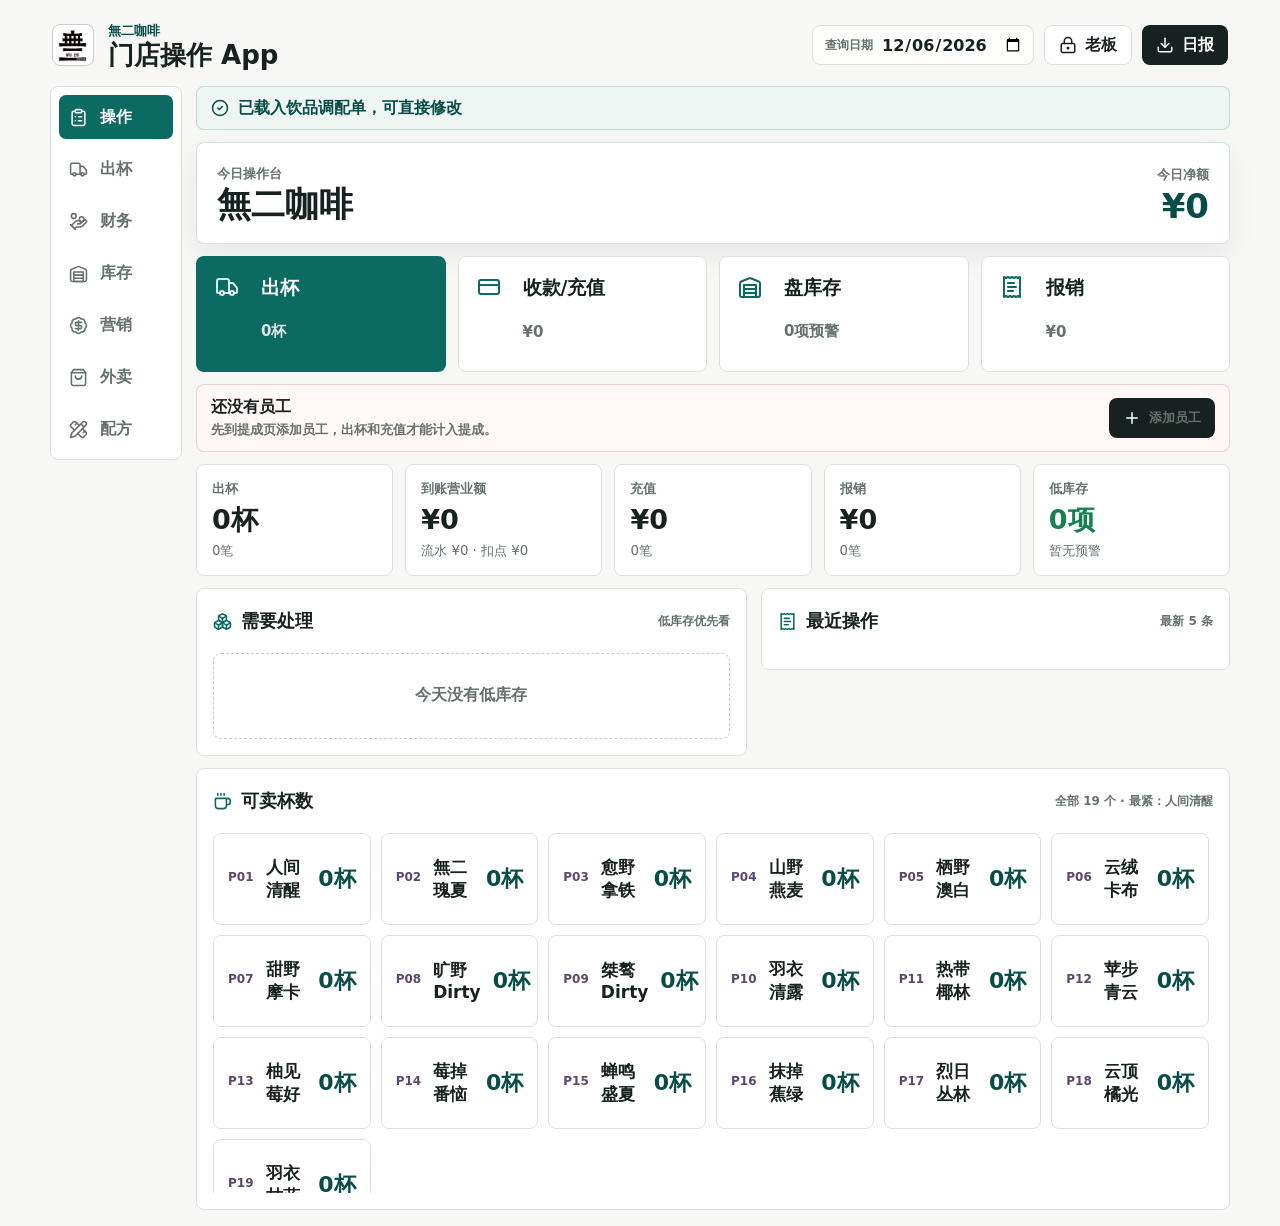
==== index.html @ 958dfaa8 "Add shipment details rewards and category management" ====
<!doctype html>
<html lang="zh-CN">
  <head>
    <meta charset="UTF-8" />
    <meta name="viewport" content="width=device-width, initial-scale=1.0" />
    <meta name="theme-color" content="#0b6b62" />
    <meta name="apple-mobile-web-app-capable" content="yes" />
    <meta name="apple-mobile-web-app-title" content="無二咖啡" />
    <meta name="apple-mobile-web-app-status-bar-style" content="default" />
    <link rel="manifest" href="./manifest.webmanifest" />
    <link rel="icon" href="./app-icon.svg" type="image/svg+xml" />
    <link rel="apple-touch-icon" href="./app-icon-192.png" />
    <title>無二咖啡门店操作 App</title>
    <script type="module" crossorigin src="./assets/index-tIOanALj.js"></script>
    <link rel="stylesheet" crossorigin href="./assets/index-BsbaC7Ae.css">
  </head>
  <body>
    <div id="root"></div>
  </body>
</html>
---- assets/index-BsbaC7Ae.css ----
:root{color-scheme:light;--ink: #17211f;--muted: #66716d;--line: #dbe1dc;--line-strong: #c5cec7;--page: #f7f8f5;--surface: #ffffff;--surface-tint: #eef5f2;--primary: #0b6b62;--primary-deep: #064d48;--accent: #b94b3c;--amber: #be7a19;--plum: #5b476c;--danger: #bb2f2f;--success: #16804f;--shadow: 0 10px 28px rgba(24, 33, 31, .07);font-family:Inter,ui-sans-serif,system-ui,-apple-system,BlinkMacSystemFont,Segoe UI,PingFang SC,Microsoft YaHei,sans-serif}*{box-sizing:border-box}body{margin:0;min-width:320px;min-height:100vh;background:var(--page);color:var(--ink)}button,input,select{font:inherit}button{cursor:pointer}button:disabled{cursor:not-allowed;opacity:.55}.app-shell{min-height:100vh;padding:16px}.topbar{display:flex;align-items:center;justify-content:space-between;gap:16px;max-width:1180px;margin:0 auto 12px;padding:6px 2px}.brand-lockup{display:flex;align-items:center;gap:14px}.brand-mark{display:grid;width:42px;height:42px;place-items:center;overflow:hidden;border:1px solid var(--line-strong);border-radius:8px;background:var(--surface);color:var(--primary-deep)}.brand-mark img{width:100%;height:100%;padding:4px;object-fit:contain}.eyebrow{margin:0 0 2px;color:var(--primary-deep);font-size:13px;font-weight:800;letter-spacing:0}h1,h2,p{margin:0}h1{font-size:26px;line-height:1;letter-spacing:0}.topbar-actions,.button-row{display:flex;align-items:center;gap:10px;flex-wrap:wrap}.date-pill,.date-filter,.icon-button,.primary-button,.ghost-icon{display:inline-flex;align-items:center;justify-content:center;min-height:40px;border-radius:8px}.date-pill{padding:0 13px;border:1px solid var(--line);background:#ffffffad;color:var(--muted);font-weight:750;white-space:nowrap}.date-filter{gap:8px;padding:0 10px 0 12px;border:1px solid var(--line);background:#ffffffad;white-space:nowrap}.date-filter span{color:var(--muted);font-size:12px;font-weight:850}.date-filter input{width:142px;min-height:34px;border:0;background:transparent;padding:0;color:var(--ink);font-weight:850}.icon-button,.primary-button{gap:8px;padding:0 14px;border:0;background:var(--ink);color:#fff;font-weight:800}.icon-button.quiet{border:1px solid var(--line);background:var(--surface);color:var(--ink)}.owner-live{background:var(--plum)}.owner-login{display:flex;align-items:center;gap:8px}.owner-login input{width:136px;min-height:40px}.owner-login .icon-button{min-height:40px}.backup-file-input{display:none}.primary-button{width:fit-content;background:var(--primary)}.warn-button{background:var(--accent)}.workspace{display:grid;grid-template-columns:132px minmax(0,1fr);gap:14px;max-width:1180px;margin:0 auto}.side-rail{display:flex;flex-direction:column;gap:8px;align-self:start;position:sticky;top:18px;padding:8px;border:1px solid var(--line);border-radius:8px;background:var(--surface)}.rail-item{display:grid;grid-template-columns:22px 1fr;align-items:center;gap:9px;min-height:44px;padding:0 10px;border:0;border-radius:7px;background:transparent;color:var(--muted);text-align:left;font-weight:800}.rail-item.active{background:var(--primary);color:#fff}.content-area{min-width:0}.notice-bar{display:flex;align-items:center;gap:9px;min-height:44px;margin-bottom:12px;padding:0 14px;border:1px solid rgba(11,107,98,.18);border-radius:8px;background:var(--surface-tint);color:var(--primary-deep);font-weight:750}.view-stack{display:grid;gap:12px}.operation-hero{display:flex;align-items:flex-end;justify-content:space-between;gap:14px;min-height:96px;padding:20px;border:1px solid rgba(11,107,98,.18);border-radius:8px;background:var(--surface);box-shadow:var(--shadow)}.operation-hero h2{margin-top:4px;font-size:34px;line-height:1.05}.section-kicker,.hero-total span{color:var(--muted);font-size:13px;font-weight:850}.hero-total{display:grid;gap:5px;min-width:160px;text-align:right}.hero-total strong{color:var(--primary-deep);font-size:34px;line-height:1}.operator-board{display:grid;grid-template-columns:repeat(4,minmax(0,1fr));gap:12px}.operator-action{display:grid;grid-template-columns:34px 1fr;align-items:start;gap:10px 12px;min-height:116px;padding:18px;border:1px solid var(--line);border-radius:8px;background:var(--surface);color:var(--ink);text-align:left}.operator-action svg{grid-row:span 2;color:var(--primary)}.operator-action span{font-size:19px;font-weight:900}.operator-action strong{grid-column:2;color:var(--muted);font-size:15px;font-weight:800}.operator-action.primary-action{border-color:#0b6b6247;background:var(--primary);color:#fff}.operator-action.primary-action svg,.operator-action.primary-action strong{color:#ffffffdb}.setup-strip{display:flex;align-items:center;justify-content:space-between;gap:12px;min-height:64px;padding:12px 14px;border:1px solid rgba(185,75,60,.24);border-radius:8px;background:#fff8f6}.setup-strip div{display:grid;gap:3px}.setup-strip span{color:var(--muted);font-size:13px;font-weight:750}.metric-grid,.daily-strip{display:grid;grid-template-columns:repeat(4,minmax(0,1fr));gap:12px}.daily-strip{grid-template-columns:repeat(5,minmax(0,1fr))}.metric-card,.panel,.recipe-card,.stock-row,.capacity-tile,.product-button{border:1px solid var(--line);border-radius:8px;background:var(--surface)}.metric-card{display:grid;min-height:112px;align-content:space-between;padding:15px}.metric-card span,.metric-card small,.panel-title span,.stock-row-foot,.movement-row span,.recipe-card p,.product-button small{color:var(--muted)}.metric-card span{font-size:13px;font-weight:850}.metric-card strong{font-size:27px;line-height:1;letter-spacing:0}.metric-card.ok strong{color:var(--success)}.metric-card.warn strong{color:var(--danger)}.two-column{display:grid;grid-template-columns:minmax(0,1.08fr) minmax(340px,.92fr);gap:14px;align-items:start}.panel{min-width:0;padding:16px}.panel-title{display:flex;align-items:center;justify-content:space-between;gap:14px;min-height:34px;margin-bottom:14px}.panel-title div{display:flex;align-items:center;gap:9px;min-width:0}.panel-title svg{color:var(--primary);flex:0 0 auto}.panel-title h2{font-size:18px;line-height:1.15;letter-spacing:0}.panel-title span{font-size:12px;font-weight:750;text-align:right}.stock-list,.movement-list,.recipe-list,.product-list,.recipe-editor{display:grid;gap:10px}.stock-row{padding:13px}.stock-row.low{border-color:#bb2f2f59;background:#fff8f6}.stock-row-main,.stock-row-foot,.movement-row,.recipe-card,.capacity-tile{display:flex;align-items:center;justify-content:space-between;gap:12px}.stock-row-main span,.recipe-card span,.capacity-tile span{display:block;margin-bottom:4px;color:var(--plum);font-size:12px;font-weight:900}.stock-row-main strong{font-size:16px}.stock-row-main b{font-size:20px;white-space:nowrap}.stock-ruler{height:9px;margin:12px 0 9px;overflow:hidden;border-radius:999px;background:#e7ece8}.stock-ruler span{display:block;height:100%;border-radius:inherit;background:linear-gradient(90deg,var(--primary),var(--amber))}.stock-row-foot{font-size:12px;font-weight:750}.movement-row{min-height:56px;padding:10px 0;border-bottom:1px solid var(--line)}.compact-history{margin-top:4px;padding-top:8px;border-top:1px solid var(--line)}.movement-row.detail-button{width:100%;border:0;border-bottom:1px solid var(--line);background:transparent;color:var(--ink);text-align:left}.movement-row.detail-button.active{padding-right:10px;padding-left:10px;border-color:#0b6b6238;border-radius:8px;background:var(--surface-tint)}.movement-row:last-child{border-bottom:0}.movement-row strong,.movement-row span{display:block}.movement-row strong{margin-bottom:3px}.movement-row b{white-space:nowrap}.locked-detail-card,.recharge-detail-card{border:1px solid rgba(11,107,98,.18);border-radius:8px;background:var(--surface-tint)}.locked-detail-card{display:flex;align-items:center;gap:10px;min-height:76px;padding:14px;color:var(--primary-deep)}.locked-detail-card strong,.locked-detail-card span{display:block}.locked-detail-card span{margin-top:3px;color:var(--muted);font-size:12px;font-weight:750}.recharge-detail-card{display:grid;grid-template-columns:repeat(2,minmax(0,1fr));gap:12px;margin-top:12px;padding:14px}.recharge-detail-card div{display:grid;gap:4px;min-width:0}.recharge-detail-card .wide{grid-column:1 / -1}.recharge-detail-card span{color:var(--muted);font-size:12px;font-weight:850}.recharge-detail-card strong{overflow-wrap:anywhere;font-size:15px}.shipment-usage-lines{align-content:start}.shipment-usage-lines strong{padding:7px 9px;border:1px solid var(--line);border-radius:7px;background:#ffffffb3}.detail-actions{display:flex!important;align-items:center;justify-content:space-between}.detail-actions>span{color:var(--muted);font-size:13px;font-weight:800}.danger-action{color:var(--danger)!important}.empty-state{min-height:86px;display:grid;place-items:center;border:1px dashed var(--line-strong);border-radius:8px;color:var(--muted);font-weight:800}.positive{color:var(--success)}.negative,.danger-text{color:var(--danger)}.product-capacity{display:grid;grid-template-columns:repeat(3,minmax(0,1fr));gap:10px}.compact-capacity{grid-template-columns:repeat(6,minmax(0,1fr))}.all-capacity{grid-template-columns:repeat(auto-fill,minmax(138px,1fr));max-height:360px;overflow:auto;padding-right:4px}.capacity-tile{min-height:92px;padding:14px}.compact-capacity .capacity-tile{display:grid;align-content:space-between;min-height:86px;padding:12px}.capacity-tile strong{display:block;font-size:17px}.capacity-tile b{color:var(--primary-deep);font-size:22px;white-space:nowrap}.compact-list .stock-row{padding:12px}.compact-list .stock-ruler{display:none}.compact-list .stock-row-foot{margin-top:8px}.form-panel{display:grid;gap:13px}.form-grid{display:grid;grid-template-columns:repeat(2,minmax(0,1fr));gap:12px}.form-grid.five{grid-template-columns:.65fr 1.2fr .7fr .9fr .9fr}.member-phone-hint{display:flex;align-items:center;gap:8px;min-height:42px;padding:0 12px;border:1px solid rgba(11,107,98,.18);border-radius:8px;background:var(--surface-tint);color:var(--primary-deep);font-size:13px;font-weight:850}.member-phone-hint svg{flex:0 0 auto}.member-phone-hint span{min-width:0}label{display:grid;gap:7px}label>span{color:var(--muted);font-size:12px;font-weight:850}input,select{width:100%;min-height:42px;border:1px solid var(--line-strong);border-radius:7px;background:#fbfcfb;color:var(--ink);padding:0 11px;outline:none}input:focus,select:focus,button:focus-visible{border-color:var(--primary);box-shadow:0 0 0 3px #0b6b6229}.usage-preview{display:grid;gap:9px;padding:12px;border:1px dashed var(--line-strong);border-radius:8px;background:#fbfcfb}.usage-preview.empty{color:var(--muted);font-weight:750}.usage-preview.has-warning{border-color:#bb2f2f73;background:#fff8f6}.usage-preview>div{display:flex;flex-wrap:wrap;gap:7px}.usage-chip{display:inline-flex;align-items:center;min-height:30px;padding:0 10px;border-radius:999px;background:var(--surface-tint);color:var(--primary-deep);font-size:13px;font-weight:850}.usage-chip.over{background:#ffe1dd;color:var(--danger)}.usage-preview small{color:var(--danger);font-weight:800}.commission-layout{grid-template-columns:minmax(0,1.2fr) minmax(360px,.8fr)}.commission-table{overflow-x:auto}.commission-head,.commission-row{display:grid;grid-template-columns:1fr .72fr 1fr 1fr 1fr 1fr;gap:10px;align-items:center;min-width:720px}.commission-head{min-height:34px;color:var(--muted);font-size:12px;font-weight:900}.commission-row{min-height:56px;border-top:1px solid var(--line)}.commission-row span{min-width:0}.commission-row b{color:var(--primary-deep);font-size:17px}.commission-table.compact .commission-head,.commission-table.compact .commission-row{min-width:640px}.commission-preview{display:grid;grid-template-columns:minmax(0,1fr) auto;align-items:center;gap:4px 12px;min-height:52px;padding:12px;border:1px solid rgba(11,107,98,.18);border-radius:8px;background:var(--surface-tint)}.commission-preview span{color:var(--muted);font-size:13px;font-weight:850}.commission-preview strong{color:var(--primary-deep);font-size:22px}.commission-preview small{grid-column:1 / -1;color:var(--muted);font-size:12px;font-weight:750}.settings-panel{display:grid;gap:16px}.staff-manager,.panel-subsection{display:grid;gap:10px;padding-top:14px;border-top:1px solid var(--line)}.staff-title{display:flex;align-items:center;gap:8px;color:var(--primary-deep)}.staff-add{display:grid;grid-template-columns:minmax(0,1fr) auto;gap:8px}.staff-list{display:grid;gap:8px}.staff-row{display:grid;grid-template-columns:minmax(0,1fr) 86px;gap:8px;align-items:center}.toggle-label{display:inline-flex;align-items:center;justify-content:center;gap:7px;min-height:42px;padding:0 10px;border:1px solid var(--line-strong);border-radius:7px;background:#fbfcfb;color:var(--muted);font-size:13px;font-weight:850}.toggle-label input{width:16px;min-height:16px}.toggle-label span{color:inherit;font-size:inherit}.recipe-card{min-height:72px;padding:12px;align-items:flex-start}.recipe-card strong{display:block}.recipe-card p{max-width:62%;font-size:13px;line-height:1.45;text-align:right}.inventory-table{overflow-x:auto}.stock-entry-panel{display:grid;gap:14px}.category-manager{display:grid;gap:12px}.category-add-row{display:grid;grid-template-columns:minmax(0,1fr) auto;gap:10px}.category-manage-grid{display:grid;grid-template-columns:repeat(2,minmax(0,1fr));gap:10px}.category-manage-row{display:grid;grid-template-columns:minmax(0,1fr) auto 42px;align-items:center;gap:8px;min-height:52px;padding:7px;border:1px solid var(--line);border-radius:8px;background:#fbfcfb}.category-manage-row span{color:var(--muted);font-size:12px;font-weight:850;white-space:nowrap}.inventory-mode-panel{display:grid;grid-template-columns:repeat(3,minmax(0,1fr));gap:10px}.inventory-mode{display:grid;grid-template-columns:30px minmax(0,1fr);grid-template-rows:auto auto;align-items:center;gap:2px 10px;min-height:74px;padding:12px;border:1px solid var(--line);border-radius:8px;background:var(--surface);color:var(--ink);text-align:left;box-shadow:var(--shadow-soft)}.inventory-mode svg{grid-row:1 / 3;color:var(--primary)}.inventory-mode strong{overflow:hidden;font-size:16px;font-weight:950;text-overflow:ellipsis;white-space:nowrap}.inventory-mode span{overflow:hidden;color:var(--muted);font-size:12px;font-weight:800;text-overflow:ellipsis;white-space:nowrap}.inventory-mode.active{border-color:var(--primary);background:var(--primary);color:#fff}.inventory-mode.active svg,.inventory-mode.active span{color:#ffffffdb}.category-tabs{display:flex;gap:8px;flex-wrap:wrap}.category-tab{min-height:36px;padding:0 13px;border:1px solid var(--line);border-radius:8px;background:var(--surface);color:var(--muted);font-weight:850}.category-tab.active{border-color:var(--primary);background:var(--primary);color:#fff}.stock-entry-grid{display:grid;grid-template-columns:repeat(3,minmax(0,1fr));gap:10px;max-height:460px;overflow:auto;padding-right:4px}.stock-entry-row{display:grid;grid-template-columns:minmax(0,1fr) 110px;align-items:center;gap:10px;min-height:66px;padding:10px;border:1px solid var(--line);border-radius:8px;background:#fbfcfb}.stock-entry-row>span{min-width:0;color:var(--ink);font-size:14px}.stock-entry-row b{display:inline-flex;margin-right:6px;color:var(--plum);font-size:12px}.stock-entry-row small{display:block;margin-top:4px;color:var(--muted);font-size:12px;font-weight:750}.table-head,.table-row{display:grid;gap:8px;align-items:center}.inventory-table.has-cost .table-head,.inventory-table.has-cost .table-row{grid-template-columns:.62fr 1.15fr .82fr .62fr .86fr .86fr .9fr .82fr .82fr .9fr 44px;min-width:1360px}.inventory-table.staff-view .table-head,.inventory-table.staff-view .table-row{grid-template-columns:.62fr 1.25fr .85fr .62fr .82fr .82fr .9fr 44px;min-width:960px}.table-head{min-height:34px;color:var(--muted);font-size:12px;font-weight:900}.table-row{min-height:54px;padding:7px 0;border-top:1px solid var(--line)}.table-row input,.table-row select{min-height:38px}.table-row b small{margin-left:2px;color:var(--muted);font-size:11px;font-weight:800}.ghost-icon{width:38px;border:1px solid var(--line);background:var(--surface);color:var(--muted)}.ghost-icon:hover{color:var(--danger)}.compact-form .primary-button{justify-self:start}.product-button{display:grid;gap:4px;width:100%;min-height:78px;padding:12px;text-align:left;color:var(--ink)}.product-button.active{border-color:var(--primary);background:var(--surface-tint);box-shadow:inset 3px 0 0 var(--primary)}.product-button.new{align-items:center;grid-template-columns:24px 1fr}.product-button.new small{grid-column:2}.product-button span{color:var(--plum);font-size:12px;font-weight:900}.product-button strong{font-size:16px}.product-button small{overflow:hidden;text-overflow:ellipsis;white-space:nowrap}.recipe-cost-card{display:grid;grid-template-columns:minmax(0,1fr) auto;gap:4px 16px;align-items:center;min-height:66px;padding:14px;border:1px solid rgba(11,107,98,.18);border-radius:8px;background:var(--surface-tint)}.recipe-cost-card span,.recipe-cost-card small{color:var(--muted);font-size:13px;font-weight:850}.recipe-cost-card strong{color:var(--primary-deep);font-size:28px}.recipe-cost-card small{grid-column:1 / -1}.recipe-tabs{padding-bottom:2px}.recipe-editor{max-height:430px;overflow:auto;padding-right:2px}.recipe-editor label{grid-template-columns:minmax(0,1fr) 132px;align-items:center;min-height:50px;padding:8px 0;border-bottom:1px solid var(--line)}.recipe-editor label:last-child{border-bottom:0}.recipe-editor span{color:var(--ink);font-size:14px}.recipe-editor small{display:inline-flex;margin-left:8px;color:var(--muted);font-size:12px}@media(max-width:1100px){.metric-grid,.daily-strip,.operator-board,.product-capacity,.compact-capacity{grid-template-columns:repeat(2,minmax(0,1fr))}.two-column{grid-template-columns:1fr}.form-grid.five{grid-template-columns:repeat(2,minmax(0,1fr))}}@media(max-width:760px){.app-shell{padding:10px}.topbar{align-items:flex-start;flex-direction:column;gap:10px}.topbar-actions{width:100%}.topbar-actions .icon-button,.topbar-actions .date-pill,.topbar-actions .date-filter{flex:1}.date-filter,.date-filter input,.owner-login{width:100%}.owner-login input{flex:2;width:auto}.workspace{display:block}.side-rail{position:static;z-index:5;top:0;display:grid;grid-template-columns:repeat(6,minmax(0,1fr));gap:6px;overflow:visible;margin-bottom:10px;padding:6px}.rail-item{display:grid;grid-template-columns:1fr;justify-items:center;gap:3px;min-width:0;padding:0 5px;font-size:12px}.rail-item span{white-space:nowrap}.metric-grid,.operator-board,.product-capacity,.form-grid,.form-grid.five,.inventory-mode-panel,.category-add-row,.category-manage-grid,.stock-entry-grid{grid-template-columns:1fr}.daily-strip,.compact-capacity,.all-capacity{grid-template-columns:repeat(2,minmax(0,1fr))}.operation-hero{align-items:flex-start;flex-direction:column;min-height:0;padding:16px}.operation-hero h2,.hero-total strong{font-size:28px}.hero-total{width:100%;min-width:0;text-align:left}.operator-board{grid-template-columns:repeat(2,minmax(0,1fr))}.operator-action{grid-template-columns:30px 1fr;min-height:94px;padding:14px}.operator-action span{font-size:17px}.operator-action strong{font-size:13px}.metric-card{min-height:88px}.setup-strip{align-items:stretch;flex-direction:column}.setup-strip .icon-button{width:100%}.stock-entry-grid{max-height:none;overflow:visible;padding-right:0}.panel-title{align-items:flex-start;flex-direction:column;gap:6px}.panel-title span{text-align:left}.recipe-card{display:grid}.recipe-card p{max-width:none;text-align:left}.capacity-tile,.stock-row-main{align-items:flex-start;flex-direction:column}.recipe-editor label,.recharge-detail-card{grid-template-columns:1fr}.commission-head{display:none}.commission-head,.commission-row,.commission-table.compact .commission-head,.commission-table.compact .commission-row{min-width:0}.commission-row{grid-template-columns:1fr;gap:8px;padding:12px 0}.commission-row strong{font-size:16px}.commission-row span,.commission-row b{display:flex;align-items:center;justify-content:space-between;gap:12px}.commission-row span:before,.commission-row b:before{content:attr(data-label);color:var(--muted);font-size:12px;font-weight:850}.staff-add,.staff-row{grid-template-columns:minmax(0,1fr) auto}}
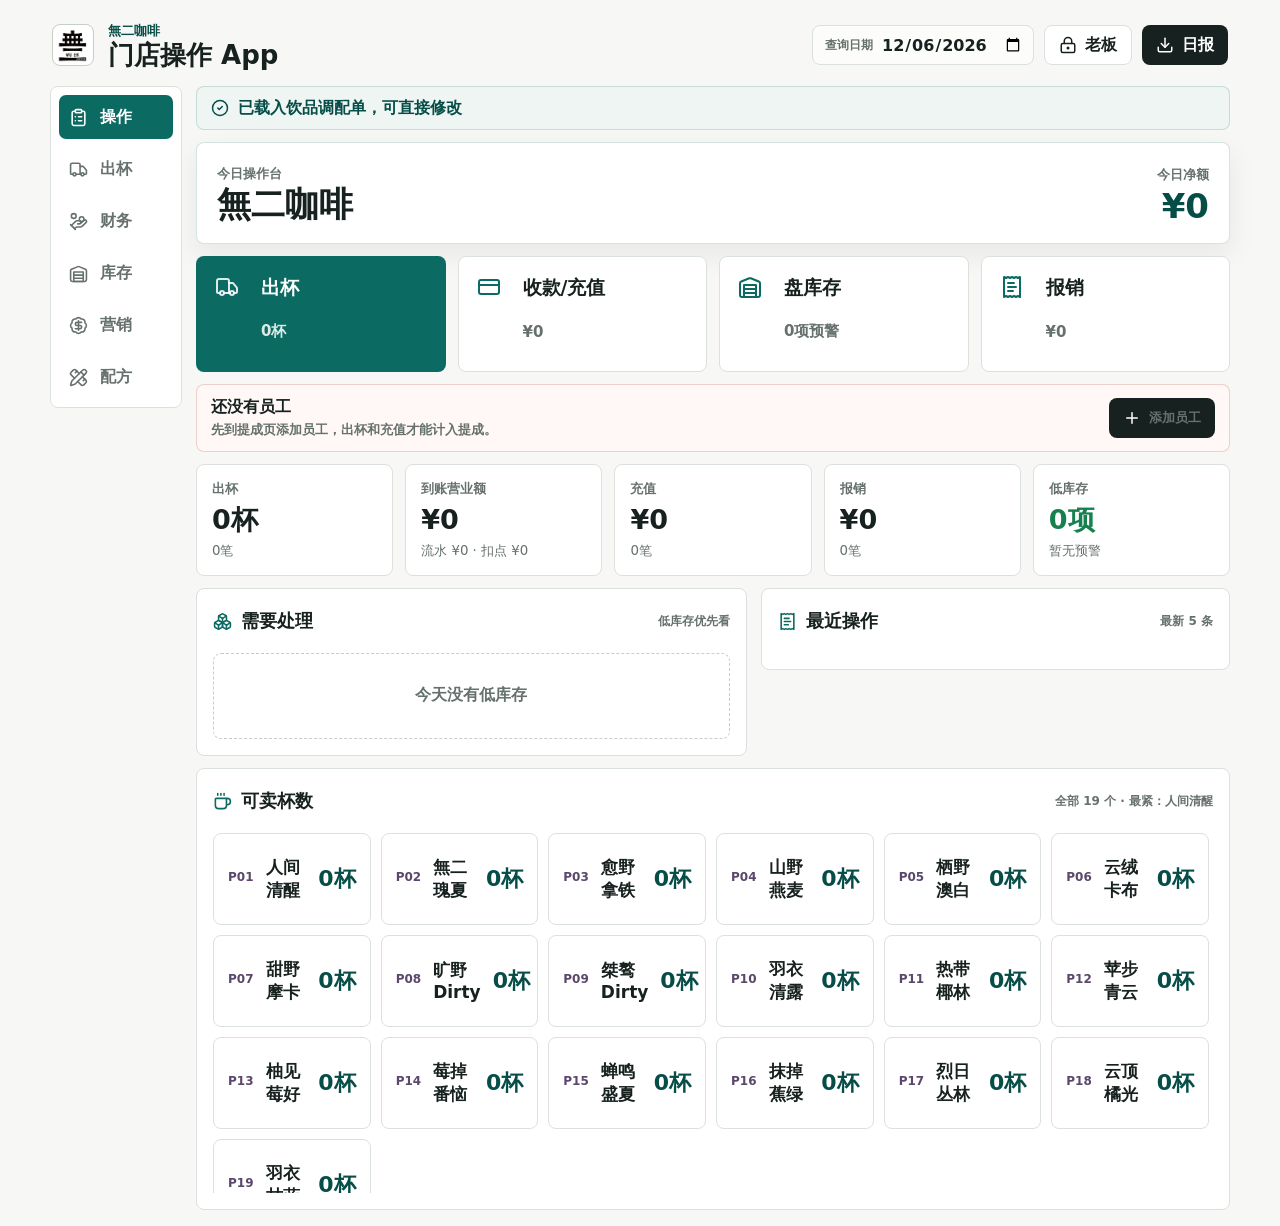
==== commit 14eefdc2: "Redesign shipment confirmation flow" ====
--- a/index.html
+++ b/index.html
@@ -11,8 +11,8 @@
     <link rel="icon" href="./app-icon.svg" type="image/svg+xml" />
     <link rel="apple-touch-icon" href="./app-icon-192.png" />
     <title>無二咖啡门店操作 App</title>
-    <script type="module" crossorigin src="./assets/index-tIOanALj.js"></script>
-    <link rel="stylesheet" crossorigin href="./assets/index-BsbaC7Ae.css">
+    <script type="module" crossorigin src="./assets/index-2knRqz6Z.js"></script>
+    <link rel="stylesheet" crossorigin href="./assets/index-kX5cFnqs.css">
   </head>
   <body>
     <div id="root"></div>
--- a/assets/index-kX5cFnqs.css
+++ b/assets/index-kX5cFnqs.css
@@ -0,0 +1 @@
+:root{color-scheme:light;--ink: #17211f;--muted: #66716d;--line: #dbe1dc;--line-strong: #c5cec7;--page: #f7f8f5;--surface: #ffffff;--surface-tint: #eef5f2;--primary: #0b6b62;--primary-deep: #064d48;--accent: #b94b3c;--amber: #be7a19;--plum: #5b476c;--danger: #bb2f2f;--success: #16804f;--shadow: 0 10px 28px rgba(24, 33, 31, .07);font-family:Inter,ui-sans-serif,system-ui,-apple-system,BlinkMacSystemFont,Segoe UI,PingFang SC,Microsoft YaHei,sans-serif}*{box-sizing:border-box}body{margin:0;min-width:320px;min-height:100vh;background:var(--page);color:var(--ink)}button,input,select{font:inherit}button{cursor:pointer}button:disabled{cursor:not-allowed;opacity:.55}.app-shell{min-height:100vh;padding:16px}.topbar{display:flex;align-items:center;justify-content:space-between;gap:16px;max-width:1180px;margin:0 auto 12px;padding:6px 2px}.brand-lockup{display:flex;align-items:center;gap:14px}.brand-mark{display:grid;width:42px;height:42px;place-items:center;overflow:hidden;border:1px solid var(--line-strong);border-radius:8px;background:var(--surface);color:var(--primary-deep)}.brand-mark img{width:100%;height:100%;padding:4px;object-fit:contain}.eyebrow{margin:0 0 2px;color:var(--primary-deep);font-size:13px;font-weight:800;letter-spacing:0}h1,h2,p{margin:0}h1{font-size:26px;line-height:1;letter-spacing:0}.topbar-actions,.button-row{display:flex;align-items:center;gap:10px;flex-wrap:wrap}.date-pill,.date-filter,.icon-button,.primary-button,.ghost-icon{display:inline-flex;align-items:center;justify-content:center;min-height:40px;border-radius:8px}.date-pill{padding:0 13px;border:1px solid var(--line);background:#ffffffad;color:var(--muted);font-weight:750;white-space:nowrap}.date-filter{gap:8px;padding:0 10px 0 12px;border:1px solid var(--line);background:#ffffffad;white-space:nowrap}.date-filter span{color:var(--muted);font-size:12px;font-weight:850}.date-filter input{width:142px;min-height:34px;border:0;background:transparent;padding:0;color:var(--ink);font-weight:850}.icon-button,.primary-button{gap:8px;padding:0 14px;border:0;background:var(--ink);color:#fff;font-weight:800}.icon-button.quiet{border:1px solid var(--line);background:var(--surface);color:var(--ink)}.owner-live{background:var(--plum)}.owner-login{display:flex;align-items:center;gap:8px}.owner-login input{width:136px;min-height:40px}.owner-login .icon-button{min-height:40px}.backup-file-input{display:none}.primary-button{width:fit-content;background:var(--primary)}.warn-button{background:var(--accent)}.workspace{display:grid;grid-template-columns:132px minmax(0,1fr);gap:14px;max-width:1180px;margin:0 auto}.side-rail{display:flex;flex-direction:column;gap:8px;align-self:start;position:sticky;top:18px;padding:8px;border:1px solid var(--line);border-radius:8px;background:var(--surface)}.rail-item{display:grid;grid-template-columns:22px 1fr;align-items:center;gap:9px;min-height:44px;padding:0 10px;border:0;border-radius:7px;background:transparent;color:var(--muted);text-align:left;font-weight:800}.rail-item.active{background:var(--primary);color:#fff}.content-area{min-width:0}.notice-bar{display:flex;align-items:center;gap:9px;min-height:44px;margin-bottom:12px;padding:0 14px;border:1px solid rgba(11,107,98,.18);border-radius:8px;background:var(--surface-tint);color:var(--primary-deep);font-weight:750}.modal-backdrop{position:fixed;z-index:50;inset:0;display:grid;place-items:center;padding:18px;background:#17211f7a}.shipment-success-modal{display:grid;gap:16px;width:min(560px,100%);max-height:calc(100vh - 36px);overflow:auto;padding:20px;border:1px solid rgba(11,107,98,.22);border-radius:8px;background:var(--surface);box-shadow:0 24px 70px #17211f38}.success-header{display:grid;grid-template-columns:52px minmax(0,1fr);align-items:center;gap:12px}.success-mark{display:grid;width:52px;height:52px;place-items:center;border-radius:8px;background:var(--surface-tint);color:var(--success)}.success-header span,.success-summary-grid span,.success-usage-list>span{color:var(--muted);font-size:13px;font-weight:850}.success-header h2{margin-top:3px;font-size:26px;line-height:1.1}.success-summary-grid{display:grid;grid-template-columns:repeat(2,minmax(0,1fr));gap:10px}.success-summary-grid div{display:grid;gap:4px;min-height:62px;padding:12px;border:1px solid var(--line);border-radius:8px;background:#fbfcfb}.success-summary-grid strong{overflow-wrap:anywhere;font-size:17px}.success-usage-list{display:grid;gap:8px}.success-usage-list div{display:flex;flex-wrap:wrap;gap:8px}.success-usage-list b{display:inline-flex;min-height:32px;align-items:center;padding:0 10px;border-radius:999px;background:var(--surface-tint);color:var(--primary-deep);font-size:13px}.success-actions{display:flex;gap:10px;flex-wrap:wrap}.view-stack{display:grid;gap:12px}.operation-hero{display:flex;align-items:flex-end;justify-content:space-between;gap:14px;min-height:96px;padding:20px;border:1px solid rgba(11,107,98,.18);border-radius:8px;background:var(--surface);box-shadow:var(--shadow)}.operation-hero h2{margin-top:4px;font-size:34px;line-height:1.05}.section-kicker,.hero-total span{color:var(--muted);font-size:13px;font-weight:850}.hero-total{display:grid;gap:5px;min-width:160px;text-align:right}.hero-total strong{color:var(--primary-deep);font-size:34px;line-height:1}.operator-board{display:grid;grid-template-columns:repeat(4,minmax(0,1fr));gap:12px}.operator-action{display:grid;grid-template-columns:34px 1fr;align-items:start;gap:10px 12px;min-height:116px;padding:18px;border:1px solid var(--line);border-radius:8px;background:var(--surface);color:var(--ink);text-align:left}.operator-action svg{grid-row:span 2;color:var(--primary)}.operator-action span{font-size:19px;font-weight:900}.operator-action strong{grid-column:2;color:var(--muted);font-size:15px;font-weight:800}.operator-action.primary-action{border-color:#0b6b6247;background:var(--primary);color:#fff}.operator-action.primary-action svg,.operator-action.primary-action strong{color:#ffffffdb}.setup-strip{display:flex;align-items:center;justify-content:space-between;gap:12px;min-height:64px;padding:12px 14px;border:1px solid rgba(185,75,60,.24);border-radius:8px;background:#fff8f6}.setup-strip div{display:grid;gap:3px}.setup-strip span{color:var(--muted);font-size:13px;font-weight:750}.metric-grid,.daily-strip{display:grid;grid-template-columns:repeat(4,minmax(0,1fr));gap:12px}.daily-strip{grid-template-columns:repeat(5,minmax(0,1fr))}.metric-card,.panel,.recipe-card,.stock-row,.capacity-tile,.product-button{border:1px solid var(--line);border-radius:8px;background:var(--surface)}.metric-card{display:grid;min-height:112px;align-content:space-between;padding:15px}.metric-card span,.metric-card small,.panel-title span,.stock-row-foot,.movement-row span,.recipe-card p,.product-button small{color:var(--muted)}.metric-card span{font-size:13px;font-weight:850}.metric-card strong{font-size:27px;line-height:1;letter-spacing:0}.metric-card.ok strong{color:var(--success)}.metric-card.warn strong{color:var(--danger)}.two-column{display:grid;grid-template-columns:minmax(0,1.08fr) minmax(340px,.92fr);gap:14px;align-items:start}.panel{min-width:0;padding:16px}.panel-title{display:flex;align-items:center;justify-content:space-between;gap:14px;min-height:34px;margin-bottom:14px}.panel-title div{display:flex;align-items:center;gap:9px;min-width:0}.panel-title svg{color:var(--primary);flex:0 0 auto}.panel-title h2{font-size:18px;line-height:1.15;letter-spacing:0}.panel-title span{font-size:12px;font-weight:750;text-align:right}.stock-list,.movement-list,.recipe-list,.product-list,.recipe-editor{display:grid;gap:10px}.stock-row{padding:13px}.stock-row.low{border-color:#bb2f2f59;background:#fff8f6}.stock-row-main,.stock-row-foot,.movement-row,.recipe-card,.capacity-tile{display:flex;align-items:center;justify-content:space-between;gap:12px}.stock-row-main span,.recipe-card span,.capacity-tile span{display:block;margin-bottom:4px;color:var(--plum);font-size:12px;font-weight:900}.stock-row-main strong{font-size:16px}.stock-row-main b{font-size:20px;white-space:nowrap}.stock-ruler{height:9px;margin:12px 0 9px;overflow:hidden;border-radius:999px;background:#e7ece8}.stock-ruler span{display:block;height:100%;border-radius:inherit;background:linear-gradient(90deg,var(--primary),var(--amber))}.stock-row-foot{font-size:12px;font-weight:750}.movement-row{min-height:56px;padding:10px 0;border-bottom:1px solid var(--line)}.compact-history{margin-top:4px;padding-top:8px;border-top:1px solid var(--line)}.movement-row.detail-button{width:100%;border:0;border-bottom:1px solid var(--line);background:transparent;color:var(--ink);text-align:left}.movement-row.detail-button.active{padding-right:10px;padding-left:10px;border-color:#0b6b6238;border-radius:8px;background:var(--surface-tint)}.movement-row:last-child{border-bottom:0}.movement-row strong,.movement-row span{display:block}.movement-row strong{margin-bottom:3px}.movement-row b{white-space:nowrap}.locked-detail-card,.recharge-detail-card{border:1px solid rgba(11,107,98,.18);border-radius:8px;background:var(--surface-tint)}.locked-detail-card{display:flex;align-items:center;gap:10px;min-height:76px;padding:14px;color:var(--primary-deep)}.locked-detail-card strong,.locked-detail-card span{display:block}.locked-detail-card span{margin-top:3px;color:var(--muted);font-size:12px;font-weight:750}.recharge-detail-card{display:grid;grid-template-columns:repeat(2,minmax(0,1fr));gap:12px;margin-top:12px;padding:14px}.recharge-detail-card div{display:grid;gap:4px;min-width:0}.recharge-detail-card .wide{grid-column:1 / -1}.recharge-detail-card span{color:var(--muted);font-size:12px;font-weight:850}.recharge-detail-card strong{overflow-wrap:anywhere;font-size:15px}.shipment-usage-lines{align-content:start}.shipment-usage-lines strong{padding:7px 9px;border:1px solid var(--line);border-radius:7px;background:#ffffffb3}.detail-actions{display:flex!important;align-items:center;justify-content:space-between}.detail-actions>span{color:var(--muted);font-size:13px;font-weight:800}.danger-action{color:var(--danger)!important}.empty-state{min-height:86px;display:grid;place-items:center;border:1px dashed var(--line-strong);border-radius:8px;color:var(--muted);font-weight:800}.positive{color:var(--success)}.negative,.danger-text{color:var(--danger)}.product-capacity{display:grid;grid-template-columns:repeat(3,minmax(0,1fr));gap:10px}.compact-capacity{grid-template-columns:repeat(6,minmax(0,1fr))}.all-capacity{grid-template-columns:repeat(auto-fill,minmax(138px,1fr));max-height:360px;overflow:auto;padding-right:4px}.capacity-tile{min-height:92px;padding:14px}.compact-capacity .capacity-tile{display:grid;align-content:space-between;min-height:86px;padding:12px}.capacity-tile strong{display:block;font-size:17px}.capacity-tile b{color:var(--primary-deep);font-size:22px;white-space:nowrap}.compact-list .stock-row{padding:12px}.compact-list .stock-ruler{display:none}.compact-list .stock-row-foot{margin-top:8px}.form-panel{display:grid;gap:13px}.shipment-entry-section{display:grid;max-width:760px}.confirm-shipment-button{width:100%;min-height:54px;font-size:18px}.form-grid{display:grid;grid-template-columns:repeat(2,minmax(0,1fr));gap:12px}.form-grid.five{grid-template-columns:.65fr 1.2fr .7fr .9fr .9fr}.member-phone-hint{display:flex;align-items:center;gap:8px;min-height:42px;padding:0 12px;border:1px solid rgba(11,107,98,.18);border-radius:8px;background:var(--surface-tint);color:var(--primary-deep);font-size:13px;font-weight:850}.member-phone-hint svg{flex:0 0 auto}.member-phone-hint span{min-width:0}label{display:grid;gap:7px}label>span{color:var(--muted);font-size:12px;font-weight:850}input,select{width:100%;min-height:42px;border:1px solid var(--line-strong);border-radius:7px;background:#fbfcfb;color:var(--ink);padding:0 11px;outline:none}input:focus,select:focus,button:focus-visible{border-color:var(--primary);box-shadow:0 0 0 3px #0b6b6229}.usage-preview{display:grid;gap:9px;padding:12px;border:1px dashed var(--line-strong);border-radius:8px;background:#fbfcfb}.usage-preview.empty{color:var(--muted);font-weight:750}.usage-preview.has-warning{border-color:#bb2f2f73;background:#fff8f6}.usage-preview>div{display:flex;flex-wrap:wrap;gap:7px}.usage-chip{display:inline-flex;align-items:center;min-height:30px;padding:0 10px;border-radius:999px;background:var(--surface-tint);color:var(--primary-deep);font-size:13px;font-weight:850}.usage-chip.over{background:#ffe1dd;color:var(--danger)}.usage-preview small{color:var(--danger);font-weight:800}.commission-layout{grid-template-columns:minmax(0,1.2fr) minmax(360px,.8fr)}.commission-table{overflow-x:auto}.commission-head,.commission-row{display:grid;grid-template-columns:1fr .72fr 1fr 1fr 1fr 1fr;gap:10px;align-items:center;min-width:720px}.commission-head{min-height:34px;color:var(--muted);font-size:12px;font-weight:900}.commission-row{min-height:56px;border-top:1px solid var(--line)}.commission-row span{min-width:0}.commission-row b{color:var(--primary-deep);font-size:17px}.commission-table.compact .commission-head,.commission-table.compact .commission-row{min-width:640px}.commission-preview{display:grid;grid-template-columns:minmax(0,1fr) auto;align-items:center;gap:4px 12px;min-height:52px;padding:12px;border:1px solid rgba(11,107,98,.18);border-radius:8px;background:var(--surface-tint)}.commission-preview span{color:var(--muted);font-size:13px;font-weight:850}.commission-preview strong{color:var(--primary-deep);font-size:22px}.commission-preview small{grid-column:1 / -1;color:var(--muted);font-size:12px;font-weight:750}.settings-panel{display:grid;gap:16px}.staff-manager,.panel-subsection{display:grid;gap:10px;padding-top:14px;border-top:1px solid var(--line)}.staff-title{display:flex;align-items:center;gap:8px;color:var(--primary-deep)}.staff-add{display:grid;grid-template-columns:minmax(0,1fr) auto;gap:8px}.staff-list{display:grid;gap:8px}.staff-row{display:grid;grid-template-columns:minmax(0,1fr) 86px;gap:8px;align-items:center}.toggle-label{display:inline-flex;align-items:center;justify-content:center;gap:7px;min-height:42px;padding:0 10px;border:1px solid var(--line-strong);border-radius:7px;background:#fbfcfb;color:var(--muted);font-size:13px;font-weight:850}.toggle-label input{width:16px;min-height:16px}.toggle-label span{color:inherit;font-size:inherit}.recipe-card{min-height:72px;padding:12px;align-items:flex-start}.recipe-card strong{display:block}.recipe-card p{max-width:62%;font-size:13px;line-height:1.45;text-align:right}.inventory-table{overflow-x:auto}.stock-entry-panel{display:grid;gap:14px}.category-manager{display:grid;gap:12px}.category-add-row{display:grid;grid-template-columns:minmax(0,1fr) auto;gap:10px}.category-manage-grid{display:grid;grid-template-columns:repeat(2,minmax(0,1fr));gap:10px}.category-manage-row{display:grid;grid-template-columns:minmax(0,1fr) auto 42px;align-items:center;gap:8px;min-height:52px;padding:7px;border:1px solid var(--line);border-radius:8px;background:#fbfcfb}.category-manage-row span{color:var(--muted);font-size:12px;font-weight:850;white-space:nowrap}.inventory-mode-panel{display:grid;grid-template-columns:repeat(3,minmax(0,1fr));gap:10px}.inventory-mode{display:grid;grid-template-columns:30px minmax(0,1fr);grid-template-rows:auto auto;align-items:center;gap:2px 10px;min-height:74px;padding:12px;border:1px solid var(--line);border-radius:8px;background:var(--surface);color:var(--ink);text-align:left;box-shadow:var(--shadow-soft)}.inventory-mode svg{grid-row:1 / 3;color:var(--primary)}.inventory-mode strong{overflow:hidden;font-size:16px;font-weight:950;text-overflow:ellipsis;white-space:nowrap}.inventory-mode span{overflow:hidden;color:var(--muted);font-size:12px;font-weight:800;text-overflow:ellipsis;white-space:nowrap}.inventory-mode.active{border-color:var(--primary);background:var(--primary);color:#fff}.inventory-mode.active svg,.inventory-mode.active span{color:#ffffffdb}.category-tabs{display:flex;gap:8px;flex-wrap:wrap}.category-tab{min-height:36px;padding:0 13px;border:1px solid var(--line);border-radius:8px;background:var(--surface);color:var(--muted);font-weight:850}.category-tab.active{border-color:var(--primary);background:var(--primary);color:#fff}.stock-entry-grid{display:grid;grid-template-columns:repeat(3,minmax(0,1fr));gap:10px;max-height:460px;overflow:auto;padding-right:4px}.stock-entry-row{display:grid;grid-template-columns:minmax(0,1fr) 110px;align-items:center;gap:10px;min-height:66px;padding:10px;border:1px solid var(--line);border-radius:8px;background:#fbfcfb}.stock-entry-row>span{min-width:0;color:var(--ink);font-size:14px}.stock-entry-row b{display:inline-flex;margin-right:6px;color:var(--plum);font-size:12px}.stock-entry-row small{display:block;margin-top:4px;color:var(--muted);font-size:12px;font-weight:750}.table-head,.table-row{display:grid;gap:8px;align-items:center}.inventory-table.has-cost .table-head,.inventory-table.has-cost .table-row{grid-template-columns:.62fr 1.15fr .82fr .62fr .86fr .86fr .9fr .82fr .82fr .9fr 44px;min-width:1360px}.inventory-table.staff-view .table-head,.inventory-table.staff-view .table-row{grid-template-columns:.62fr 1.25fr .85fr .62fr .82fr .82fr .9fr 44px;min-width:960px}.table-head{min-height:34px;color:var(--muted);font-size:12px;font-weight:900}.table-row{min-height:54px;padding:7px 0;border-top:1px solid var(--line)}.table-row input,.table-row select{min-height:38px}.table-row b small{margin-left:2px;color:var(--muted);font-size:11px;font-weight:800}.ghost-icon{width:38px;border:1px solid var(--line);background:var(--surface);color:var(--muted)}.ghost-icon:hover{color:var(--danger)}.compact-form .primary-button{justify-self:start}.product-button{display:grid;gap:4px;width:100%;min-height:78px;padding:12px;text-align:left;color:var(--ink)}.product-button.active{border-color:var(--primary);background:var(--surface-tint);box-shadow:inset 3px 0 0 var(--primary)}.product-button.new{align-items:center;grid-template-columns:24px 1fr}.product-button.new small{grid-column:2}.product-button span{color:var(--plum);font-size:12px;font-weight:900}.product-button strong{font-size:16px}.product-button small{overflow:hidden;text-overflow:ellipsis;white-space:nowrap}.recipe-cost-card{display:grid;grid-template-columns:minmax(0,1fr) auto;gap:4px 16px;align-items:center;min-height:66px;padding:14px;border:1px solid rgba(11,107,98,.18);border-radius:8px;background:var(--surface-tint)}.recipe-cost-card span,.recipe-cost-card small{color:var(--muted);font-size:13px;font-weight:850}.recipe-cost-card strong{color:var(--primary-deep);font-size:28px}.recipe-cost-card small{grid-column:1 / -1}.recipe-tabs{padding-bottom:2px}.recipe-editor{max-height:430px;overflow:auto;padding-right:2px}.recipe-editor label{grid-template-columns:minmax(0,1fr) 132px;align-items:center;min-height:50px;padding:8px 0;border-bottom:1px solid var(--line)}.recipe-editor label:last-child{border-bottom:0}.recipe-editor span{color:var(--ink);font-size:14px}.recipe-editor small{display:inline-flex;margin-left:8px;color:var(--muted);font-size:12px}@media(max-width:1100px){.metric-grid,.daily-strip,.operator-board,.product-capacity,.compact-capacity{grid-template-columns:repeat(2,minmax(0,1fr))}.two-column{grid-template-columns:1fr}.form-grid.five{grid-template-columns:repeat(2,minmax(0,1fr))}}@media(max-width:760px){.app-shell{padding:10px}.topbar{align-items:flex-start;flex-direction:column;gap:10px}.topbar-actions{width:100%}.topbar-actions .icon-button,.topbar-actions .date-pill,.topbar-actions .date-filter{flex:1}.date-filter,.date-filter input{width:100%}.shipment-success-modal{padding:16px}.success-summary-grid{grid-template-columns:1fr}.success-actions{flex-direction:column}.success-actions .primary-button,.success-actions .icon-button,.owner-login{width:100%}.owner-login input{flex:2;width:auto}.workspace{display:block}.side-rail{position:static;z-index:5;top:0;display:grid;grid-template-columns:repeat(6,minmax(0,1fr));gap:6px;overflow:visible;margin-bottom:10px;padding:6px}.rail-item{display:grid;grid-template-columns:1fr;justify-items:center;gap:3px;min-width:0;padding:0 5px;font-size:12px}.rail-item span{white-space:nowrap}.metric-grid,.operator-board,.product-capacity,.form-grid,.form-grid.five,.inventory-mode-panel,.category-add-row,.category-manage-grid,.stock-entry-grid{grid-template-columns:1fr}.daily-strip,.compact-capacity,.all-capacity{grid-template-columns:repeat(2,minmax(0,1fr))}.operation-hero{align-items:flex-start;flex-direction:column;min-height:0;padding:16px}.operation-hero h2,.hero-total strong{font-size:28px}.hero-total{width:100%;min-width:0;text-align:left}.operator-board{grid-template-columns:repeat(2,minmax(0,1fr))}.operator-action{grid-template-columns:30px 1fr;min-height:94px;padding:14px}.operator-action span{font-size:17px}.operator-action strong{font-size:13px}.metric-card{min-height:88px}.setup-strip{align-items:stretch;flex-direction:column}.setup-strip .icon-button{width:100%}.stock-entry-grid{max-height:none;overflow:visible;padding-right:0}.panel-title{align-items:flex-start;flex-direction:column;gap:6px}.panel-title span{text-align:left}.recipe-card{display:grid}.recipe-card p{max-width:none;text-align:left}.capacity-tile,.stock-row-main{align-items:flex-start;flex-direction:column}.recipe-editor label,.recharge-detail-card{grid-template-columns:1fr}.commission-head{display:none}.commission-head,.commission-row,.commission-table.compact .commission-head,.commission-table.compact .commission-row{min-width:0}.commission-row{grid-template-columns:1fr;gap:8px;padding:12px 0}.commission-row strong{font-size:16px}.commission-row span,.commission-row b{display:flex;align-items:center;justify-content:space-between;gap:12px}.commission-row span:before,.commission-row b:before{content:attr(data-label);color:var(--muted);font-size:12px;font-weight:850}.staff-add,.staff-row{grid-template-columns:minmax(0,1fr) auto}}
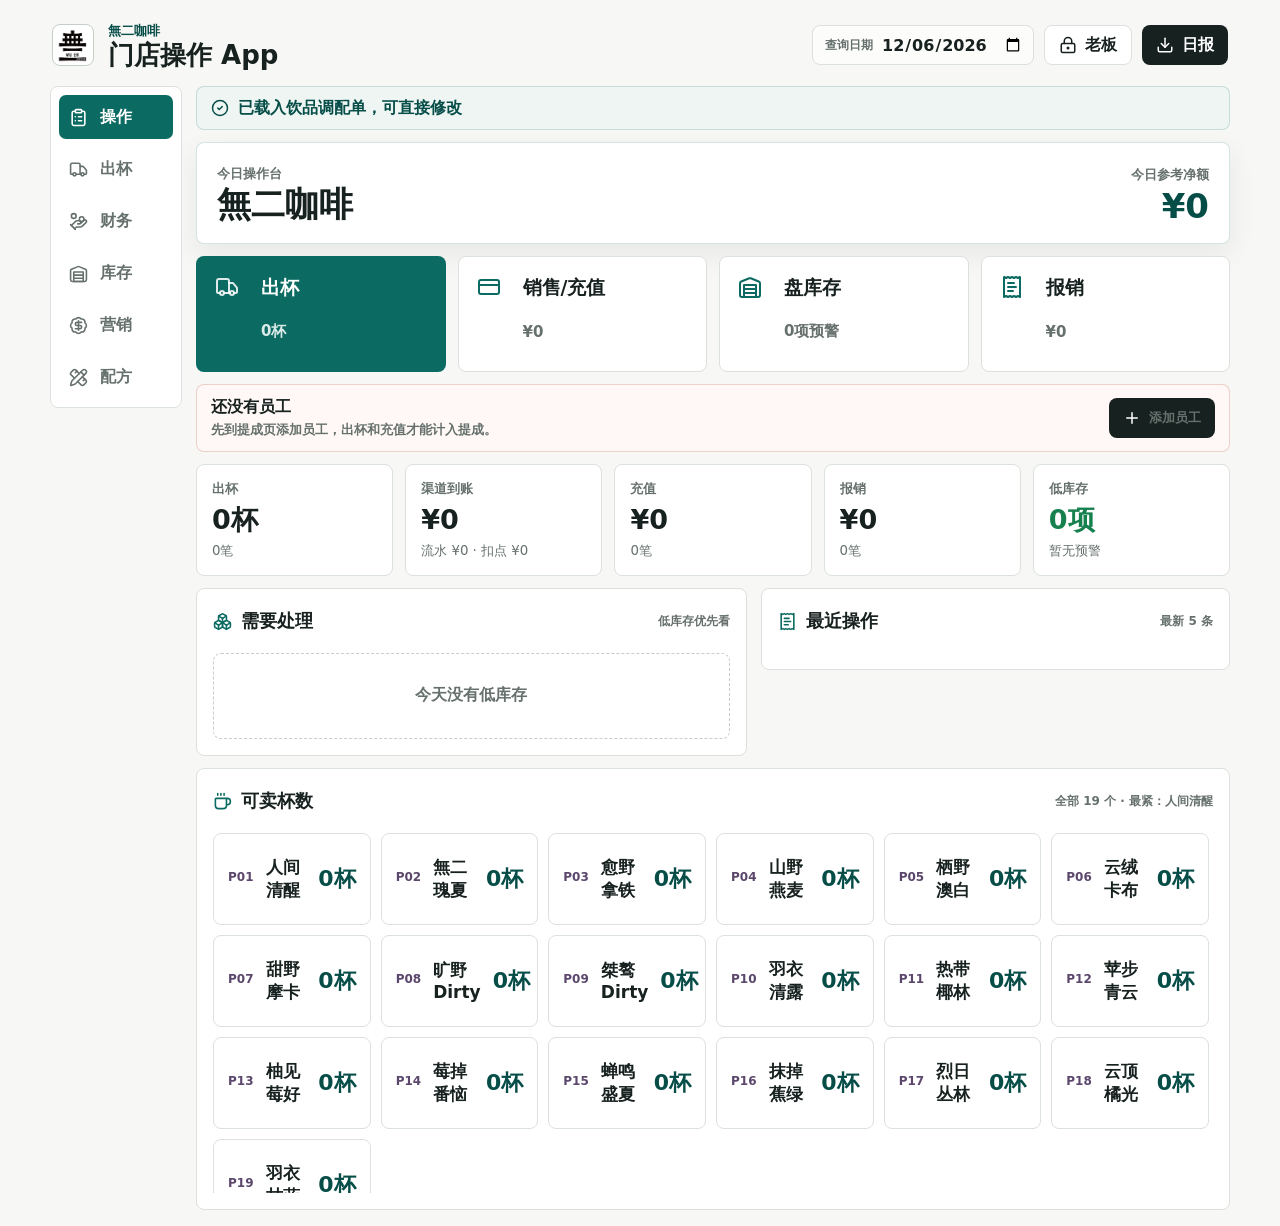
==== commit f07ff99f: "Show shipment sales in finance" ====
--- a/index.html
+++ b/index.html
@@ -11,8 +11,8 @@
     <link rel="icon" href="./app-icon.svg" type="image/svg+xml" />
     <link rel="apple-touch-icon" href="./app-icon-192.png" />
     <title>無二咖啡门店操作 App</title>
-    <script type="module" crossorigin src="./assets/index-2knRqz6Z.js"></script>
-    <link rel="stylesheet" crossorigin href="./assets/index-kX5cFnqs.css">
+    <script type="module" crossorigin src="./assets/index-USa7tpNP.js"></script>
+    <link rel="stylesheet" crossorigin href="./assets/index-DR53G75O.css">
   </head>
   <body>
     <div id="root"></div>
--- a/assets/index-DR53G75O.css
+++ b/assets/index-DR53G75O.css
@@ -0,0 +1 @@
+:root{color-scheme:light;--ink: #17211f;--muted: #66716d;--line: #dbe1dc;--line-strong: #c5cec7;--page: #f7f8f5;--surface: #ffffff;--surface-tint: #eef5f2;--primary: #0b6b62;--primary-deep: #064d48;--accent: #b94b3c;--amber: #be7a19;--plum: #5b476c;--danger: #bb2f2f;--success: #16804f;--shadow: 0 10px 28px rgba(24, 33, 31, .07);font-family:Inter,ui-sans-serif,system-ui,-apple-system,BlinkMacSystemFont,Segoe UI,PingFang SC,Microsoft YaHei,sans-serif}*{box-sizing:border-box}body{margin:0;min-width:320px;min-height:100vh;background:var(--page);color:var(--ink)}button,input,select{font:inherit}button{cursor:pointer}button:disabled{cursor:not-allowed;opacity:.55}.app-shell{min-height:100vh;padding:16px}.topbar{display:flex;align-items:center;justify-content:space-between;gap:16px;max-width:1180px;margin:0 auto 12px;padding:6px 2px}.brand-lockup{display:flex;align-items:center;gap:14px}.brand-mark{display:grid;width:42px;height:42px;place-items:center;overflow:hidden;border:1px solid var(--line-strong);border-radius:8px;background:var(--surface);color:var(--primary-deep)}.brand-mark img{width:100%;height:100%;padding:4px;object-fit:contain}.eyebrow{margin:0 0 2px;color:var(--primary-deep);font-size:13px;font-weight:800;letter-spacing:0}h1,h2,p{margin:0}h1{font-size:26px;line-height:1;letter-spacing:0}.topbar-actions,.button-row{display:flex;align-items:center;gap:10px;flex-wrap:wrap}.date-pill,.date-filter,.icon-button,.primary-button,.ghost-icon{display:inline-flex;align-items:center;justify-content:center;min-height:40px;border-radius:8px}.date-pill{padding:0 13px;border:1px solid var(--line);background:#ffffffad;color:var(--muted);font-weight:750;white-space:nowrap}.date-filter{gap:8px;padding:0 10px 0 12px;border:1px solid var(--line);background:#ffffffad;white-space:nowrap}.date-filter span{color:var(--muted);font-size:12px;font-weight:850}.date-filter input{width:142px;min-height:34px;border:0;background:transparent;padding:0;color:var(--ink);font-weight:850}.icon-button,.primary-button{gap:8px;padding:0 14px;border:0;background:var(--ink);color:#fff;font-weight:800}.icon-button.quiet{border:1px solid var(--line);background:var(--surface);color:var(--ink)}.owner-live{background:var(--plum)}.owner-login{display:flex;align-items:center;gap:8px}.owner-login input{width:136px;min-height:40px}.owner-login .icon-button{min-height:40px}.backup-file-input{display:none}.primary-button{width:fit-content;background:var(--primary)}.warn-button{background:var(--accent)}.workspace{display:grid;grid-template-columns:132px minmax(0,1fr);gap:14px;max-width:1180px;margin:0 auto}.side-rail{display:flex;flex-direction:column;gap:8px;align-self:start;position:sticky;top:18px;padding:8px;border:1px solid var(--line);border-radius:8px;background:var(--surface)}.rail-item{display:grid;grid-template-columns:22px 1fr;align-items:center;gap:9px;min-height:44px;padding:0 10px;border:0;border-radius:7px;background:transparent;color:var(--muted);text-align:left;font-weight:800}.rail-item.active{background:var(--primary);color:#fff}.content-area{min-width:0}.notice-bar{display:flex;align-items:center;gap:9px;min-height:44px;margin-bottom:12px;padding:0 14px;border:1px solid rgba(11,107,98,.18);border-radius:8px;background:var(--surface-tint);color:var(--primary-deep);font-weight:750}.modal-backdrop{position:fixed;z-index:50;inset:0;display:grid;place-items:center;padding:18px;background:#17211f7a}.shipment-success-modal{display:grid;gap:16px;width:min(560px,100%);max-height:calc(100vh - 36px);overflow:auto;padding:20px;border:1px solid rgba(11,107,98,.22);border-radius:8px;background:var(--surface);box-shadow:0 24px 70px #17211f38}.success-header{display:grid;grid-template-columns:52px minmax(0,1fr);align-items:center;gap:12px}.success-mark{display:grid;width:52px;height:52px;place-items:center;border-radius:8px;background:var(--surface-tint);color:var(--success)}.success-header span,.success-summary-grid span,.success-usage-list>span{color:var(--muted);font-size:13px;font-weight:850}.success-header h2{margin-top:3px;font-size:26px;line-height:1.1}.success-summary-grid{display:grid;grid-template-columns:repeat(2,minmax(0,1fr));gap:10px}.success-summary-grid div{display:grid;gap:4px;min-height:62px;padding:12px;border:1px solid var(--line);border-radius:8px;background:#fbfcfb}.success-summary-grid strong{overflow-wrap:anywhere;font-size:17px}.success-usage-list{display:grid;gap:8px}.success-usage-list div{display:flex;flex-wrap:wrap;gap:8px}.success-usage-list b{display:inline-flex;min-height:32px;align-items:center;padding:0 10px;border-radius:999px;background:var(--surface-tint);color:var(--primary-deep);font-size:13px}.success-actions{display:flex;gap:10px;flex-wrap:wrap}.view-stack{display:grid;gap:12px}.operation-hero{display:flex;align-items:flex-end;justify-content:space-between;gap:14px;min-height:96px;padding:20px;border:1px solid rgba(11,107,98,.18);border-radius:8px;background:var(--surface);box-shadow:var(--shadow)}.operation-hero h2{margin-top:4px;font-size:34px;line-height:1.05}.section-kicker,.hero-total span{color:var(--muted);font-size:13px;font-weight:850}.hero-total{display:grid;gap:5px;min-width:160px;text-align:right}.hero-total strong{color:var(--primary-deep);font-size:34px;line-height:1}.operator-board{display:grid;grid-template-columns:repeat(4,minmax(0,1fr));gap:12px}.operator-action{display:grid;grid-template-columns:34px 1fr;align-items:start;gap:10px 12px;min-height:116px;padding:18px;border:1px solid var(--line);border-radius:8px;background:var(--surface);color:var(--ink);text-align:left}.operator-action svg{grid-row:span 2;color:var(--primary)}.operator-action span{font-size:19px;font-weight:900}.operator-action strong{grid-column:2;color:var(--muted);font-size:15px;font-weight:800}.operator-action.primary-action{border-color:#0b6b6247;background:var(--primary);color:#fff}.operator-action.primary-action svg,.operator-action.primary-action strong{color:#ffffffdb}.setup-strip{display:flex;align-items:center;justify-content:space-between;gap:12px;min-height:64px;padding:12px 14px;border:1px solid rgba(185,75,60,.24);border-radius:8px;background:#fff8f6}.setup-strip div{display:grid;gap:3px}.setup-strip span{color:var(--muted);font-size:13px;font-weight:750}.metric-grid,.daily-strip{display:grid;grid-template-columns:repeat(4,minmax(0,1fr));gap:12px}.daily-strip{grid-template-columns:repeat(5,minmax(0,1fr))}.metric-card,.panel,.recipe-card,.stock-row,.capacity-tile,.product-button{border:1px solid var(--line);border-radius:8px;background:var(--surface)}.metric-card{display:grid;min-height:112px;align-content:space-between;padding:15px}.metric-card span,.metric-card small,.panel-title span,.stock-row-foot,.movement-row span,.recipe-card p,.product-button small{color:var(--muted)}.metric-card span{font-size:13px;font-weight:850}.metric-card strong{font-size:27px;line-height:1;letter-spacing:0}.metric-card.ok strong{color:var(--success)}.metric-card.warn strong{color:var(--danger)}.two-column{display:grid;grid-template-columns:minmax(0,1.08fr) minmax(340px,.92fr);gap:14px;align-items:start}.panel{min-width:0;padding:16px}.panel-title{display:flex;align-items:center;justify-content:space-between;gap:14px;min-height:34px;margin-bottom:14px}.panel-title div{display:flex;align-items:center;gap:9px;min-width:0}.panel-title svg{color:var(--primary);flex:0 0 auto}.panel-title h2{font-size:18px;line-height:1.15;letter-spacing:0}.panel-title span{font-size:12px;font-weight:750;text-align:right}.stock-list,.movement-list,.recipe-list,.product-list,.recipe-editor{display:grid;gap:10px}.stock-row{padding:13px}.stock-row.low{border-color:#bb2f2f59;background:#fff8f6}.stock-row-main,.stock-row-foot,.movement-row,.recipe-card,.capacity-tile{display:flex;align-items:center;justify-content:space-between;gap:12px}.stock-row-main span,.recipe-card span,.capacity-tile span{display:block;margin-bottom:4px;color:var(--plum);font-size:12px;font-weight:900}.stock-row-main strong{font-size:16px}.stock-row-main b{font-size:20px;white-space:nowrap}.stock-ruler{height:9px;margin:12px 0 9px;overflow:hidden;border-radius:999px;background:#e7ece8}.stock-ruler span{display:block;height:100%;border-radius:inherit;background:linear-gradient(90deg,var(--primary),var(--amber))}.stock-row-foot{font-size:12px;font-weight:750}.movement-row{min-height:56px;padding:10px 0;border-bottom:1px solid var(--line)}.compact-history{margin-top:4px;padding-top:8px;border-top:1px solid var(--line)}.movement-row.detail-button{width:100%;border:0;border-bottom:1px solid var(--line);background:transparent;color:var(--ink);text-align:left}.movement-row.detail-button.active{padding-right:10px;padding-left:10px;border-color:#0b6b6238;border-radius:8px;background:var(--surface-tint)}.movement-row:last-child{border-bottom:0}.movement-row strong,.movement-row span{display:block}.movement-row strong{margin-bottom:3px}.movement-row b{white-space:nowrap}.locked-detail-card,.recharge-detail-card{border:1px solid rgba(11,107,98,.18);border-radius:8px;background:var(--surface-tint)}.locked-detail-card{display:flex;align-items:center;gap:10px;min-height:76px;padding:14px;color:var(--primary-deep)}.locked-detail-card strong,.locked-detail-card span{display:block}.locked-detail-card span{margin-top:3px;color:var(--muted);font-size:12px;font-weight:750}.recharge-detail-card{display:grid;grid-template-columns:repeat(2,minmax(0,1fr));gap:12px;margin-top:12px;padding:14px}.recharge-detail-card div{display:grid;gap:4px;min-width:0}.recharge-detail-card .wide{grid-column:1 / -1}.recharge-detail-card span{color:var(--muted);font-size:12px;font-weight:850}.recharge-detail-card strong{overflow-wrap:anywhere;font-size:15px}.shipment-usage-lines{align-content:start}.shipment-usage-lines strong{padding:7px 9px;border:1px solid var(--line);border-radius:7px;background:#ffffffb3}.detail-actions{display:flex!important;align-items:center;justify-content:space-between}.detail-actions>span{color:var(--muted);font-size:13px;font-weight:800}.danger-action{color:var(--danger)!important}.empty-state{min-height:86px;display:grid;place-items:center;border:1px dashed var(--line-strong);border-radius:8px;color:var(--muted);font-weight:800}.positive{color:var(--success)}.negative,.danger-text{color:var(--danger)}.product-capacity{display:grid;grid-template-columns:repeat(3,minmax(0,1fr));gap:10px}.compact-capacity{grid-template-columns:repeat(6,minmax(0,1fr))}.all-capacity{grid-template-columns:repeat(auto-fill,minmax(138px,1fr));max-height:360px;overflow:auto;padding-right:4px}.capacity-tile{min-height:92px;padding:14px}.compact-capacity .capacity-tile{display:grid;align-content:space-between;min-height:86px;padding:12px}.capacity-tile strong{display:block;font-size:17px}.capacity-tile b{color:var(--primary-deep);font-size:22px;white-space:nowrap}.compact-list .stock-row{padding:12px}.compact-list .stock-ruler{display:none}.compact-list .stock-row-foot{margin-top:8px}.price-sheet-panel{display:grid;gap:4px}.price-sheet-groups{display:grid;gap:12px}.price-sheet-group{display:grid;gap:8px}.price-group-title{display:flex;align-items:center;justify-content:space-between;gap:12px;min-height:32px;padding-bottom:6px;border-bottom:1px solid var(--line)}.price-group-title span{color:var(--muted);font-size:12px;font-weight:800}.price-sheet-list{display:grid;gap:8px}.price-sheet-row{display:grid;grid-template-columns:minmax(180px,1fr) minmax(120px,.32fr) minmax(160px,.45fr);gap:10px;align-items:end;min-height:76px;padding:12px;border:1px solid var(--line);border-radius:8px;background:#fbfcfb}.price-product-cell{display:grid;min-width:0;gap:3px}.price-product-cell span,.price-product-cell small{color:var(--muted);font-size:12px;font-weight:800}.price-product-cell strong{min-width:0;overflow-wrap:anywhere;font-size:17px}.compact-price-field{gap:5px}.compact-price-field input{height:42px}.form-panel{display:grid;gap:13px}.shipment-workbench{display:grid;grid-template-columns:minmax(0,.92fr) minmax(360px,1.08fr);gap:14px;align-items:start}.shipment-entry-stack{display:grid;gap:12px}.shipment-counter-panel{background:linear-gradient(180deg,#fff,#f7fbf9)}.shipment-counter-grid{display:grid;grid-template-columns:repeat(3,minmax(0,1fr));gap:10px}.shipment-counter{display:grid;min-height:112px;align-content:space-between;padding:13px;border:1px solid var(--line);border-radius:8px;background:var(--surface)}.shipment-counter.primary{border-color:#0b6b6247;background:var(--primary-deep);color:#fff}.shipment-counter span{color:var(--muted);font-size:12px;font-weight:850}.shipment-counter.primary span,.shipment-counter.primary b{color:#ffffffc7}.shipment-counter strong{color:var(--ink);font-size:34px;line-height:.95;letter-spacing:0}.shipment-counter.primary strong{color:#fff}.shipment-counter small{margin-left:2px;font-size:15px}.shipment-counter b{min-width:0;overflow-wrap:anywhere;color:var(--primary-deep);font-size:13px}.today-product-panel{min-height:100%}.product-total-list{display:grid;gap:9px;max-height:460px;overflow:auto;padding-right:4px}.product-total-row{display:flex;align-items:center;justify-content:space-between;gap:12px;width:100%;min-height:64px;padding:12px;border:1px solid var(--line);border-radius:8px;background:var(--surface);color:inherit;text-align:left}.product-total-row.active{border-color:#0b6b6252;background:var(--surface-tint)}.product-total-row div{display:grid;min-width:0;gap:4px}.product-total-row strong,.product-total-row span{min-width:0;overflow-wrap:anywhere}.product-total-row span{color:var(--muted);font-size:12px;font-weight:750}.product-total-row b{flex:0 0 auto;color:var(--primary-deep);font-size:22px;white-space:nowrap}.confirm-shipment-button{width:100%;min-height:54px;font-size:18px}.form-grid{display:grid;grid-template-columns:repeat(2,minmax(0,1fr));gap:12px}.form-grid.five{grid-template-columns:.65fr 1.2fr .7fr .9fr .9fr}.member-phone-hint{display:flex;align-items:center;gap:8px;min-height:42px;padding:0 12px;border:1px solid rgba(11,107,98,.18);border-radius:8px;background:var(--surface-tint);color:var(--primary-deep);font-size:13px;font-weight:850}.member-phone-hint svg{flex:0 0 auto}.member-phone-hint span{min-width:0}label{display:grid;gap:7px}label>span{color:var(--muted);font-size:12px;font-weight:850}input,select{width:100%;min-height:42px;border:1px solid var(--line-strong);border-radius:7px;background:#fbfcfb;color:var(--ink);padding:0 11px;outline:none}input:focus,select:focus,button:focus-visible{border-color:var(--primary);box-shadow:0 0 0 3px #0b6b6229}.usage-preview{display:grid;gap:9px;padding:12px;border:1px dashed var(--line-strong);border-radius:8px;background:#fbfcfb}.usage-preview.empty{color:var(--muted);font-weight:750}.usage-preview.has-warning{border-color:#bb2f2f73;background:#fff8f6}.usage-preview>div{display:flex;flex-wrap:wrap;gap:7px}.usage-chip{display:inline-flex;align-items:center;min-height:30px;padding:0 10px;border-radius:999px;background:var(--surface-tint);color:var(--primary-deep);font-size:13px;font-weight:850}.usage-chip.over{background:#ffe1dd;color:var(--danger)}.usage-preview small{color:var(--danger);font-weight:800}.commission-layout{grid-template-columns:minmax(0,1.2fr) minmax(360px,.8fr)}.finance-sales-layout{grid-template-columns:minmax(0,1.1fr) minmax(340px,.9fr)}.finance-product-list{max-height:360px}.finance-product-list .product-total-row b{font-size:18px}.finance-ledger{display:grid;gap:10px}.finance-ledger div{display:flex;align-items:center;justify-content:space-between;gap:12px;min-height:52px;padding:10px 12px;border:1px solid var(--line);border-radius:8px;background:#fbfcfb}.finance-ledger span{color:var(--muted);font-size:13px;font-weight:850}.finance-ledger strong{color:var(--primary-deep);font-size:20px}.finance-warning{display:flex;align-items:center;gap:8px;margin-top:12px;padding:11px 12px;border:1px solid rgba(187,47,47,.22);border-radius:8px;background:#fff8f6;color:var(--danger);font-size:13px;font-weight:850}.commission-table{overflow-x:auto}.commission-head,.commission-row{display:grid;grid-template-columns:1fr .72fr 1fr 1fr 1fr 1fr;gap:10px;align-items:center;min-width:720px}.commission-head{min-height:34px;color:var(--muted);font-size:12px;font-weight:900}.commission-row{min-height:56px;border-top:1px solid var(--line)}.commission-row span{min-width:0}.commission-row b{color:var(--primary-deep);font-size:17px}.commission-table.compact .commission-head,.commission-table.compact .commission-row{min-width:640px}.commission-preview{display:grid;grid-template-columns:minmax(0,1fr) auto;align-items:center;gap:4px 12px;min-height:52px;padding:12px;border:1px solid rgba(11,107,98,.18);border-radius:8px;background:var(--surface-tint)}.commission-preview span{color:var(--muted);font-size:13px;font-weight:850}.commission-preview strong{color:var(--primary-deep);font-size:22px}.commission-preview small{grid-column:1 / -1;color:var(--muted);font-size:12px;font-weight:750}.settings-panel{display:grid;gap:16px}.staff-manager,.panel-subsection{display:grid;gap:10px;padding-top:14px;border-top:1px solid var(--line)}.staff-title{display:flex;align-items:center;gap:8px;color:var(--primary-deep)}.staff-add{display:grid;grid-template-columns:minmax(0,1fr) auto;gap:8px}.staff-list{display:grid;gap:8px}.staff-row{display:grid;grid-template-columns:minmax(0,1fr) 86px;gap:8px;align-items:center}.toggle-label{display:inline-flex;align-items:center;justify-content:center;gap:7px;min-height:42px;padding:0 10px;border:1px solid var(--line-strong);border-radius:7px;background:#fbfcfb;color:var(--muted);font-size:13px;font-weight:850}.toggle-label input{width:16px;min-height:16px}.toggle-label span{color:inherit;font-size:inherit}.recipe-card{min-height:72px;padding:12px;align-items:flex-start}.recipe-card strong{display:block}.recipe-card p{max-width:62%;font-size:13px;line-height:1.45;text-align:right}.inventory-table{overflow-x:auto}.stock-entry-panel{display:grid;gap:14px}.category-manager{display:grid;gap:12px}.category-add-row{display:grid;grid-template-columns:minmax(0,1fr) auto;gap:10px}.category-manage-grid{display:grid;grid-template-columns:repeat(2,minmax(0,1fr));gap:10px}.category-manage-row{display:grid;grid-template-columns:minmax(0,1fr) auto 42px;align-items:center;gap:8px;min-height:52px;padding:7px;border:1px solid var(--line);border-radius:8px;background:#fbfcfb}.category-manage-row span{color:var(--muted);font-size:12px;font-weight:850;white-space:nowrap}.inventory-mode-panel{display:grid;grid-template-columns:repeat(3,minmax(0,1fr));gap:10px}.inventory-mode{display:grid;grid-template-columns:30px minmax(0,1fr);grid-template-rows:auto auto;align-items:center;gap:2px 10px;min-height:74px;padding:12px;border:1px solid var(--line);border-radius:8px;background:var(--surface);color:var(--ink);text-align:left;box-shadow:var(--shadow-soft)}.inventory-mode svg{grid-row:1 / 3;color:var(--primary)}.inventory-mode strong{overflow:hidden;font-size:16px;font-weight:950;text-overflow:ellipsis;white-space:nowrap}.inventory-mode span{overflow:hidden;color:var(--muted);font-size:12px;font-weight:800;text-overflow:ellipsis;white-space:nowrap}.inventory-mode.active{border-color:var(--primary);background:var(--primary);color:#fff}.inventory-mode.active svg,.inventory-mode.active span{color:#ffffffdb}.category-tabs{display:flex;gap:8px;flex-wrap:wrap}.category-tab{min-height:36px;padding:0 13px;border:1px solid var(--line);border-radius:8px;background:var(--surface);color:var(--muted);font-weight:850}.category-tab.active{border-color:var(--primary);background:var(--primary);color:#fff}.stock-entry-grid{display:grid;grid-template-columns:repeat(3,minmax(0,1fr));gap:10px;max-height:460px;overflow:auto;padding-right:4px}.stock-entry-row{display:grid;grid-template-columns:minmax(0,1fr) 110px;align-items:center;gap:10px;min-height:66px;padding:10px;border:1px solid var(--line);border-radius:8px;background:#fbfcfb}.stock-entry-row>span{min-width:0;color:var(--ink);font-size:14px}.stock-entry-row b{display:inline-flex;margin-right:6px;color:var(--plum);font-size:12px}.stock-entry-row small{display:block;margin-top:4px;color:var(--muted);font-size:12px;font-weight:750}.table-head,.table-row{display:grid;gap:8px;align-items:center}.inventory-table.has-cost .table-head,.inventory-table.has-cost .table-row{grid-template-columns:.62fr 1.15fr .82fr .62fr .86fr .86fr .9fr .82fr .82fr .9fr 44px;min-width:1360px}.inventory-table.staff-view .table-head,.inventory-table.staff-view .table-row{grid-template-columns:.62fr 1.25fr .85fr .62fr .82fr .82fr .9fr 44px;min-width:960px}.table-head{min-height:34px;color:var(--muted);font-size:12px;font-weight:900}.table-row{min-height:54px;padding:7px 0;border-top:1px solid var(--line)}.table-row input,.table-row select{min-height:38px}.table-row b small{margin-left:2px;color:var(--muted);font-size:11px;font-weight:800}.ghost-icon{width:38px;border:1px solid var(--line);background:var(--surface);color:var(--muted)}.ghost-icon:hover{color:var(--danger)}.compact-form .primary-button{justify-self:start}.product-button{display:grid;gap:4px;width:100%;min-height:78px;padding:12px;text-align:left;color:var(--ink)}.product-button.active{border-color:var(--primary);background:var(--surface-tint);box-shadow:inset 3px 0 0 var(--primary)}.product-button.new{align-items:center;grid-template-columns:24px 1fr}.product-button.new small{grid-column:2}.product-button span{color:var(--plum);font-size:12px;font-weight:900}.product-button strong{font-size:16px}.product-button small{overflow:hidden;text-overflow:ellipsis;white-space:nowrap}.recipe-cost-card{display:grid;grid-template-columns:minmax(0,1fr) auto;gap:4px 16px;align-items:center;min-height:66px;padding:14px;border:1px solid rgba(11,107,98,.18);border-radius:8px;background:var(--surface-tint)}.recipe-cost-card span,.recipe-cost-card small{color:var(--muted);font-size:13px;font-weight:850}.recipe-cost-card strong{color:var(--primary-deep);font-size:28px}.recipe-cost-card small{grid-column:1 / -1}.recipe-tabs{padding-bottom:2px}.recipe-editor{max-height:430px;overflow:auto;padding-right:2px}.recipe-editor label{grid-template-columns:minmax(0,1fr) 132px;align-items:center;min-height:50px;padding:8px 0;border-bottom:1px solid var(--line)}.recipe-editor label:last-child{border-bottom:0}.recipe-editor span{color:var(--ink);font-size:14px}.recipe-editor small{display:inline-flex;margin-left:8px;color:var(--muted);font-size:12px}@media(max-width:1100px){.metric-grid,.daily-strip,.operator-board,.product-capacity,.compact-capacity{grid-template-columns:repeat(2,minmax(0,1fr))}.two-column,.shipment-workbench{grid-template-columns:1fr}.form-grid.five{grid-template-columns:repeat(2,minmax(0,1fr))}}@media(max-width:760px){.app-shell{padding:10px}.topbar{align-items:flex-start;flex-direction:column;gap:10px}.topbar-actions{width:100%}.topbar-actions .icon-button,.topbar-actions .date-pill,.topbar-actions .date-filter{flex:1}.date-filter,.date-filter input{width:100%}.shipment-success-modal{padding:16px}.success-summary-grid{grid-template-columns:1fr}.success-actions{flex-direction:column}.success-actions .primary-button,.success-actions .icon-button,.owner-login{width:100%}.owner-login input{flex:2;width:auto}.workspace{display:block}.side-rail{position:static;z-index:5;top:0;display:grid;grid-template-columns:repeat(6,minmax(0,1fr));gap:6px;overflow:visible;margin-bottom:10px;padding:6px}.rail-item{display:grid;grid-template-columns:1fr;justify-items:center;gap:3px;min-width:0;padding:0 5px;font-size:12px}.rail-item span{white-space:nowrap}.metric-grid,.operator-board,.product-capacity,.shipment-counter-grid,.price-sheet-row,.form-grid,.form-grid.five,.inventory-mode-panel,.category-add-row,.category-manage-grid,.stock-entry-grid{grid-template-columns:1fr}.daily-strip,.compact-capacity,.all-capacity{grid-template-columns:repeat(2,minmax(0,1fr))}.operation-hero{align-items:flex-start;flex-direction:column;min-height:0;padding:16px}.operation-hero h2,.hero-total strong{font-size:28px}.hero-total{width:100%;min-width:0;text-align:left}.operator-board{grid-template-columns:repeat(2,minmax(0,1fr))}.operator-action{grid-template-columns:30px 1fr;min-height:94px;padding:14px}.operator-action span{font-size:17px}.operator-action strong{font-size:13px}.metric-card{min-height:88px}.setup-strip{align-items:stretch;flex-direction:column}.setup-strip .icon-button{width:100%}.stock-entry-grid{max-height:none;overflow:visible;padding-right:0}.panel-title{align-items:flex-start;flex-direction:column;gap:6px}.panel-title span{text-align:left}.recipe-card{display:grid}.recipe-card p{max-width:none;text-align:left}.capacity-tile,.stock-row-main{align-items:flex-start;flex-direction:column}.recipe-editor label,.recharge-detail-card{grid-template-columns:1fr}.commission-head{display:none}.commission-head,.commission-row,.commission-table.compact .commission-head,.commission-table.compact .commission-row{min-width:0}.commission-row{grid-template-columns:1fr;gap:8px;padding:12px 0}.commission-row strong{font-size:16px}.commission-row span,.commission-row b{display:flex;align-items:center;justify-content:space-between;gap:12px}.commission-row span:before,.commission-row b:before{content:attr(data-label);color:var(--muted);font-size:12px;font-weight:850}.staff-add,.staff-row{grid-template-columns:minmax(0,1fr) auto}}
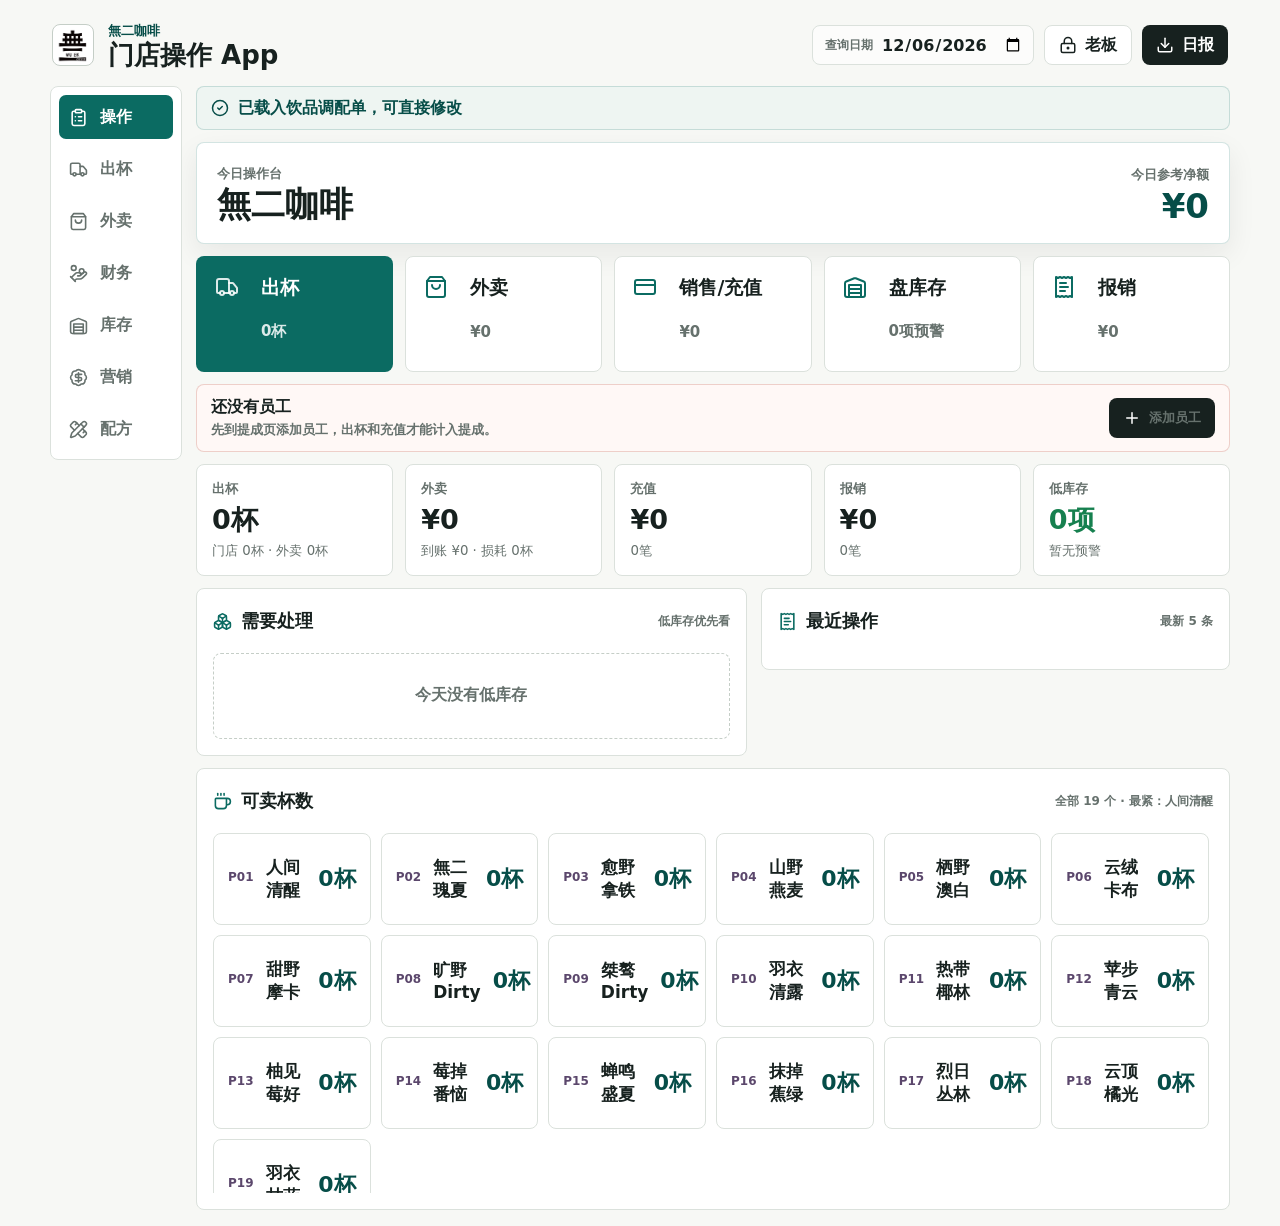
==== commit a200cba3: "Add takeaway orders with loss tracking" ====
--- a/index.html
+++ b/index.html
@@ -11,8 +11,8 @@
     <link rel="icon" href="./app-icon.svg" type="image/svg+xml" />
     <link rel="apple-touch-icon" href="./app-icon-192.png" />
     <title>無二咖啡门店操作 App</title>
-    <script type="module" crossorigin src="./assets/index-USa7tpNP.js"></script>
-    <link rel="stylesheet" crossorigin href="./assets/index-DR53G75O.css">
+    <script type="module" crossorigin src="./assets/index-Dhj2J_ZD.js"></script>
+    <link rel="stylesheet" crossorigin href="./assets/index-C0ba0Tll.css">
   </head>
   <body>
     <div id="root"></div>
--- a/assets/index-C0ba0Tll.css
+++ b/assets/index-C0ba0Tll.css
@@ -0,0 +1 @@
+:root{color-scheme:light;--ink: #17211f;--muted: #66716d;--line: #dbe1dc;--line-strong: #c5cec7;--page: #f7f8f5;--surface: #ffffff;--surface-tint: #eef5f2;--primary: #0b6b62;--primary-deep: #064d48;--accent: #b94b3c;--amber: #be7a19;--plum: #5b476c;--danger: #bb2f2f;--success: #16804f;--shadow: 0 10px 28px rgba(24, 33, 31, .07);font-family:Inter,ui-sans-serif,system-ui,-apple-system,BlinkMacSystemFont,Segoe UI,PingFang SC,Microsoft YaHei,sans-serif}*{box-sizing:border-box}body{margin:0;min-width:320px;min-height:100vh;background:var(--page);color:var(--ink)}button,input,select{font:inherit}button{cursor:pointer}button:disabled{cursor:not-allowed;opacity:.55}.app-shell{min-height:100vh;padding:16px}.topbar{display:flex;align-items:center;justify-content:space-between;gap:16px;max-width:1180px;margin:0 auto 12px;padding:6px 2px}.brand-lockup{display:flex;align-items:center;gap:14px}.brand-mark{display:grid;width:42px;height:42px;place-items:center;overflow:hidden;border:1px solid var(--line-strong);border-radius:8px;background:var(--surface);color:var(--primary-deep)}.brand-mark img{width:100%;height:100%;padding:4px;object-fit:contain}.eyebrow{margin:0 0 2px;color:var(--primary-deep);font-size:13px;font-weight:800;letter-spacing:0}h1,h2,p{margin:0}h1{font-size:26px;line-height:1;letter-spacing:0}.topbar-actions,.button-row{display:flex;align-items:center;gap:10px;flex-wrap:wrap}.date-pill,.date-filter,.icon-button,.primary-button,.ghost-icon{display:inline-flex;align-items:center;justify-content:center;min-height:40px;border-radius:8px}.date-pill{padding:0 13px;border:1px solid var(--line);background:#ffffffad;color:var(--muted);font-weight:750;white-space:nowrap}.date-filter{gap:8px;padding:0 10px 0 12px;border:1px solid var(--line);background:#ffffffad;white-space:nowrap}.date-filter span{color:var(--muted);font-size:12px;font-weight:850}.date-filter input{width:142px;min-height:34px;border:0;background:transparent;padding:0;color:var(--ink);font-weight:850}.icon-button,.primary-button{gap:8px;padding:0 14px;border:0;background:var(--ink);color:#fff;font-weight:800}.icon-button.quiet{border:1px solid var(--line);background:var(--surface);color:var(--ink)}.owner-live{background:var(--plum)}.owner-login{display:flex;align-items:center;gap:8px}.owner-login input{width:136px;min-height:40px}.owner-login .icon-button{min-height:40px}.backup-file-input{display:none}.primary-button{width:fit-content;background:var(--primary)}.warn-button{background:var(--accent)}.workspace{display:grid;grid-template-columns:132px minmax(0,1fr);gap:14px;max-width:1180px;margin:0 auto}.side-rail{display:flex;flex-direction:column;gap:8px;align-self:start;position:sticky;top:18px;padding:8px;border:1px solid var(--line);border-radius:8px;background:var(--surface)}.rail-item{display:grid;grid-template-columns:22px 1fr;align-items:center;gap:9px;min-height:44px;padding:0 10px;border:0;border-radius:7px;background:transparent;color:var(--muted);text-align:left;font-weight:800}.rail-item.active{background:var(--primary);color:#fff}.content-area{min-width:0}.notice-bar{display:flex;align-items:center;gap:9px;min-height:44px;margin-bottom:12px;padding:0 14px;border:1px solid rgba(11,107,98,.18);border-radius:8px;background:var(--surface-tint);color:var(--primary-deep);font-weight:750}.modal-backdrop{position:fixed;z-index:50;inset:0;display:grid;place-items:center;padding:18px;background:#17211f7a}.shipment-success-modal{display:grid;gap:16px;width:min(560px,100%);max-height:calc(100vh - 36px);overflow:auto;padding:20px;border:1px solid rgba(11,107,98,.22);border-radius:8px;background:var(--surface);box-shadow:0 24px 70px #17211f38}.success-header{display:grid;grid-template-columns:52px minmax(0,1fr);align-items:center;gap:12px}.success-mark{display:grid;width:52px;height:52px;place-items:center;border-radius:8px;background:var(--surface-tint);color:var(--success)}.success-header span,.success-summary-grid span,.success-usage-list>span{color:var(--muted);font-size:13px;font-weight:850}.success-header h2{margin-top:3px;font-size:26px;line-height:1.1}.success-summary-grid{display:grid;grid-template-columns:repeat(2,minmax(0,1fr));gap:10px}.success-summary-grid div{display:grid;gap:4px;min-height:62px;padding:12px;border:1px solid var(--line);border-radius:8px;background:#fbfcfb}.success-summary-grid strong{overflow-wrap:anywhere;font-size:17px}.success-usage-list{display:grid;gap:8px}.success-usage-list div{display:flex;flex-wrap:wrap;gap:8px}.success-usage-list b{display:inline-flex;min-height:32px;align-items:center;padding:0 10px;border-radius:999px;background:var(--surface-tint);color:var(--primary-deep);font-size:13px}.success-actions{display:flex;gap:10px;flex-wrap:wrap}.view-stack{display:grid;gap:12px}.operation-hero{display:flex;align-items:flex-end;justify-content:space-between;gap:14px;min-height:96px;padding:20px;border:1px solid rgba(11,107,98,.18);border-radius:8px;background:var(--surface);box-shadow:var(--shadow)}.operation-hero h2{margin-top:4px;font-size:34px;line-height:1.05}.section-kicker,.hero-total span{color:var(--muted);font-size:13px;font-weight:850}.hero-total{display:grid;gap:5px;min-width:160px;text-align:right}.hero-total strong{color:var(--primary-deep);font-size:34px;line-height:1}.operator-board{display:grid;grid-template-columns:repeat(auto-fit,minmax(160px,1fr));gap:12px}.operator-action{display:grid;grid-template-columns:34px 1fr;align-items:start;gap:10px 12px;min-height:116px;padding:18px;border:1px solid var(--line);border-radius:8px;background:var(--surface);color:var(--ink);text-align:left}.operator-action svg{grid-row:span 2;color:var(--primary)}.operator-action span{font-size:19px;font-weight:900}.operator-action strong{grid-column:2;color:var(--muted);font-size:15px;font-weight:800}.operator-action.primary-action{border-color:#0b6b6247;background:var(--primary);color:#fff}.operator-action.primary-action svg,.operator-action.primary-action strong{color:#ffffffdb}.setup-strip{display:flex;align-items:center;justify-content:space-between;gap:12px;min-height:64px;padding:12px 14px;border:1px solid rgba(185,75,60,.24);border-radius:8px;background:#fff8f6}.setup-strip div{display:grid;gap:3px}.setup-strip span{color:var(--muted);font-size:13px;font-weight:750}.metric-grid,.daily-strip{display:grid;grid-template-columns:repeat(4,minmax(0,1fr));gap:12px}.daily-strip{grid-template-columns:repeat(5,minmax(0,1fr))}.metric-card,.panel,.recipe-card,.stock-row,.capacity-tile,.product-button{border:1px solid var(--line);border-radius:8px;background:var(--surface)}.metric-card{display:grid;min-height:112px;align-content:space-between;padding:15px}.metric-card span,.metric-card small,.panel-title span,.stock-row-foot,.movement-row span,.recipe-card p,.product-button small{color:var(--muted)}.metric-card span{font-size:13px;font-weight:850}.metric-card strong{font-size:27px;line-height:1;letter-spacing:0}.metric-card.ok strong{color:var(--success)}.metric-card.warn strong{color:var(--danger)}.two-column{display:grid;grid-template-columns:minmax(0,1.08fr) minmax(340px,.92fr);gap:14px;align-items:start}.panel{min-width:0;padding:16px}.panel-title{display:flex;align-items:center;justify-content:space-between;gap:14px;min-height:34px;margin-bottom:14px}.panel-title div{display:flex;align-items:center;gap:9px;min-width:0}.panel-title svg{color:var(--primary);flex:0 0 auto}.panel-title h2{font-size:18px;line-height:1.15;letter-spacing:0}.panel-title span{font-size:12px;font-weight:750;text-align:right}.stock-list,.movement-list,.recipe-list,.product-list,.recipe-editor{display:grid;gap:10px}.stock-row{padding:13px}.stock-row.low{border-color:#bb2f2f59;background:#fff8f6}.stock-row-main,.stock-row-foot,.movement-row,.recipe-card,.capacity-tile{display:flex;align-items:center;justify-content:space-between;gap:12px}.stock-row-main span,.recipe-card span,.capacity-tile span{display:block;margin-bottom:4px;color:var(--plum);font-size:12px;font-weight:900}.stock-row-main strong{font-size:16px}.stock-row-main b{font-size:20px;white-space:nowrap}.stock-ruler{height:9px;margin:12px 0 9px;overflow:hidden;border-radius:999px;background:#e7ece8}.stock-ruler span{display:block;height:100%;border-radius:inherit;background:linear-gradient(90deg,var(--primary),var(--amber))}.stock-row-foot{font-size:12px;font-weight:750}.movement-row{min-height:56px;padding:10px 0;border-bottom:1px solid var(--line)}.compact-history{margin-top:4px;padding-top:8px;border-top:1px solid var(--line)}.movement-row.detail-button{width:100%;border:0;border-bottom:1px solid var(--line);background:transparent;color:var(--ink);text-align:left}.movement-row.detail-button.active{padding-right:10px;padding-left:10px;border-color:#0b6b6238;border-radius:8px;background:var(--surface-tint)}.movement-row:last-child{border-bottom:0}.movement-row strong,.movement-row span{display:block}.movement-row strong{margin-bottom:3px}.movement-row b{white-space:nowrap}.locked-detail-card,.recharge-detail-card{border:1px solid rgba(11,107,98,.18);border-radius:8px;background:var(--surface-tint)}.locked-detail-card{display:flex;align-items:center;gap:10px;min-height:76px;padding:14px;color:var(--primary-deep)}.locked-detail-card strong,.locked-detail-card span{display:block}.locked-detail-card span{margin-top:3px;color:var(--muted);font-size:12px;font-weight:750}.recharge-detail-card{display:grid;grid-template-columns:repeat(2,minmax(0,1fr));gap:12px;margin-top:12px;padding:14px}.recharge-detail-card div{display:grid;gap:4px;min-width:0}.recharge-detail-card .wide{grid-column:1 / -1}.recharge-detail-card span{color:var(--muted);font-size:12px;font-weight:850}.recharge-detail-card strong{overflow-wrap:anywhere;font-size:15px}.shipment-usage-lines{align-content:start}.shipment-usage-lines strong{padding:7px 9px;border:1px solid var(--line);border-radius:7px;background:#ffffffb3}.detail-actions{display:flex!important;align-items:center;justify-content:space-between}.detail-actions>span{color:var(--muted);font-size:13px;font-weight:800}.danger-action{color:var(--danger)!important}.empty-state{min-height:86px;display:grid;place-items:center;border:1px dashed var(--line-strong);border-radius:8px;color:var(--muted);font-weight:800}.positive{color:var(--success)}.negative,.danger-text{color:var(--danger)}.product-capacity{display:grid;grid-template-columns:repeat(3,minmax(0,1fr));gap:10px}.compact-capacity{grid-template-columns:repeat(6,minmax(0,1fr))}.all-capacity{grid-template-columns:repeat(auto-fill,minmax(138px,1fr));max-height:360px;overflow:auto;padding-right:4px}.capacity-tile{min-height:92px;padding:14px}.compact-capacity .capacity-tile{display:grid;align-content:space-between;min-height:86px;padding:12px}.capacity-tile strong{display:block;font-size:17px}.capacity-tile b{color:var(--primary-deep);font-size:22px;white-space:nowrap}.compact-list .stock-row{padding:12px}.compact-list .stock-ruler{display:none}.compact-list .stock-row-foot{margin-top:8px}.price-sheet-panel{display:grid;gap:4px}.price-sheet-groups{display:grid;gap:12px}.price-sheet-group{display:grid;gap:8px}.price-group-title{display:flex;align-items:center;justify-content:space-between;gap:12px;min-height:32px;padding-bottom:6px;border-bottom:1px solid var(--line)}.price-group-title span{color:var(--muted);font-size:12px;font-weight:800}.price-sheet-list{display:grid;gap:8px}.price-sheet-row{display:grid;grid-template-columns:minmax(180px,1fr) minmax(120px,.32fr) minmax(160px,.45fr);gap:10px;align-items:end;min-height:76px;padding:12px;border:1px solid var(--line);border-radius:8px;background:#fbfcfb}.price-product-cell{display:grid;min-width:0;gap:3px}.price-product-cell span,.price-product-cell small{color:var(--muted);font-size:12px;font-weight:800}.price-product-cell strong{min-width:0;overflow-wrap:anywhere;font-size:17px}.compact-price-field{gap:5px}.compact-price-field input{height:42px}.form-panel{display:grid;gap:13px}.shipment-workbench{display:grid;grid-template-columns:minmax(0,.92fr) minmax(360px,1.08fr);gap:14px;align-items:start}.shipment-entry-stack{display:grid;gap:12px}.shipment-counter-panel{background:linear-gradient(180deg,#fff,#f7fbf9)}.shipment-counter-grid{display:grid;grid-template-columns:repeat(3,minmax(0,1fr));gap:10px}.shipment-counter{display:grid;min-height:112px;align-content:space-between;padding:13px;border:1px solid var(--line);border-radius:8px;background:var(--surface)}.shipment-counter.primary{border-color:#0b6b6247;background:var(--primary-deep);color:#fff}.shipment-counter span{color:var(--muted);font-size:12px;font-weight:850}.shipment-counter.primary span,.shipment-counter.primary b{color:#ffffffc7}.shipment-counter strong{color:var(--ink);font-size:34px;line-height:.95;letter-spacing:0}.shipment-counter.primary strong{color:#fff}.shipment-counter small{margin-left:2px;font-size:15px}.shipment-counter b{min-width:0;overflow-wrap:anywhere;color:var(--primary-deep);font-size:13px}.today-product-panel{min-height:100%}.product-total-list{display:grid;gap:9px;max-height:460px;overflow:auto;padding-right:4px}.product-total-row{display:flex;align-items:center;justify-content:space-between;gap:12px;width:100%;min-height:64px;padding:12px;border:1px solid var(--line);border-radius:8px;background:var(--surface);color:inherit;text-align:left}.product-total-row.active{border-color:#0b6b6252;background:var(--surface-tint)}.product-total-row div{display:grid;min-width:0;gap:4px}.product-total-row strong,.product-total-row span{min-width:0;overflow-wrap:anywhere}.product-total-row span{color:var(--muted);font-size:12px;font-weight:750}.product-total-row b{flex:0 0 auto;color:var(--primary-deep);font-size:22px;white-space:nowrap}.confirm-shipment-button{width:100%;min-height:54px;font-size:18px}.form-grid{display:grid;grid-template-columns:repeat(2,minmax(0,1fr));gap:12px}.form-grid.five{grid-template-columns:.65fr 1.2fr .7fr .9fr .9fr}.member-phone-hint{display:flex;align-items:center;gap:8px;min-height:42px;padding:0 12px;border:1px solid rgba(11,107,98,.18);border-radius:8px;background:var(--surface-tint);color:var(--primary-deep);font-size:13px;font-weight:850}.member-phone-hint svg{flex:0 0 auto}.member-phone-hint span{min-width:0}label{display:grid;gap:7px}label>span{color:var(--muted);font-size:12px;font-weight:850}input,select{width:100%;min-height:42px;border:1px solid var(--line-strong);border-radius:7px;background:#fbfcfb;color:var(--ink);padding:0 11px;outline:none}input:focus,select:focus,button:focus-visible{border-color:var(--primary);box-shadow:0 0 0 3px #0b6b6229}.usage-preview{display:grid;gap:9px;padding:12px;border:1px dashed var(--line-strong);border-radius:8px;background:#fbfcfb}.usage-preview.empty{color:var(--muted);font-weight:750}.usage-preview.has-warning{border-color:#bb2f2f73;background:#fff8f6}.usage-preview>div{display:flex;flex-wrap:wrap;gap:7px}.usage-chip{display:inline-flex;align-items:center;min-height:30px;padding:0 10px;border-radius:999px;background:var(--surface-tint);color:var(--primary-deep);font-size:13px;font-weight:850}.usage-chip.over{background:#ffe1dd;color:var(--danger)}.usage-preview small{color:var(--danger);font-weight:800}.commission-layout{grid-template-columns:minmax(0,1.2fr) minmax(360px,.8fr)}.finance-sales-layout{grid-template-columns:minmax(0,1.1fr) minmax(340px,.9fr)}.finance-product-list{max-height:360px}.finance-product-list .product-total-row b{font-size:18px}.finance-ledger{display:grid;gap:10px}.finance-ledger div{display:flex;align-items:center;justify-content:space-between;gap:12px;min-height:52px;padding:10px 12px;border:1px solid var(--line);border-radius:8px;background:#fbfcfb}.finance-ledger span{color:var(--muted);font-size:13px;font-weight:850}.finance-ledger strong{color:var(--primary-deep);font-size:20px}.finance-warning{display:flex;align-items:center;gap:8px;margin-top:12px;padding:11px 12px;border:1px solid rgba(187,47,47,.22);border-radius:8px;background:#fff8f6;color:var(--danger);font-size:13px;font-weight:850}.commission-table{overflow-x:auto}.commission-head,.commission-row{display:grid;grid-template-columns:1fr .72fr 1fr 1fr 1fr 1fr;gap:10px;align-items:center;min-width:720px}.commission-head{min-height:34px;color:var(--muted);font-size:12px;font-weight:900}.commission-row{min-height:56px;border-top:1px solid var(--line)}.commission-row span{min-width:0}.commission-row b{color:var(--primary-deep);font-size:17px}.commission-table.compact .commission-head,.commission-table.compact .commission-row{min-width:640px}.commission-preview{display:grid;grid-template-columns:minmax(0,1fr) auto;align-items:center;gap:4px 12px;min-height:52px;padding:12px;border:1px solid rgba(11,107,98,.18);border-radius:8px;background:var(--surface-tint)}.commission-preview span{color:var(--muted);font-size:13px;font-weight:850}.commission-preview strong{color:var(--primary-deep);font-size:22px}.commission-preview small{grid-column:1 / -1;color:var(--muted);font-size:12px;font-weight:750}.settings-panel{display:grid;gap:16px}.staff-manager,.panel-subsection{display:grid;gap:10px;padding-top:14px;border-top:1px solid var(--line)}.staff-title{display:flex;align-items:center;gap:8px;color:var(--primary-deep)}.staff-add{display:grid;grid-template-columns:minmax(0,1fr) auto;gap:8px}.staff-list{display:grid;gap:8px}.staff-row{display:grid;grid-template-columns:minmax(0,1fr) 86px;gap:8px;align-items:center}.toggle-label{display:inline-flex;align-items:center;justify-content:center;gap:7px;min-height:42px;padding:0 10px;border:1px solid var(--line-strong);border-radius:7px;background:#fbfcfb;color:var(--muted);font-size:13px;font-weight:850}.toggle-label input{width:16px;min-height:16px}.toggle-label span{color:inherit;font-size:inherit}.recipe-card{min-height:72px;padding:12px;align-items:flex-start}.recipe-card strong{display:block}.recipe-card p{max-width:62%;font-size:13px;line-height:1.45;text-align:right}.inventory-table{overflow-x:auto}.stock-entry-panel{display:grid;gap:14px}.category-manager{display:grid;gap:12px}.category-add-row{display:grid;grid-template-columns:minmax(0,1fr) auto;gap:10px}.category-manage-grid{display:grid;grid-template-columns:repeat(2,minmax(0,1fr));gap:10px}.category-manage-row{display:grid;grid-template-columns:minmax(0,1fr) auto 42px;align-items:center;gap:8px;min-height:52px;padding:7px;border:1px solid var(--line);border-radius:8px;background:#fbfcfb}.category-manage-row span{color:var(--muted);font-size:12px;font-weight:850;white-space:nowrap}.inventory-mode-panel{display:grid;grid-template-columns:repeat(3,minmax(0,1fr));gap:10px}.inventory-mode{display:grid;grid-template-columns:30px minmax(0,1fr);grid-template-rows:auto auto;align-items:center;gap:2px 10px;min-height:74px;padding:12px;border:1px solid var(--line);border-radius:8px;background:var(--surface);color:var(--ink);text-align:left;box-shadow:var(--shadow-soft)}.inventory-mode svg{grid-row:1 / 3;color:var(--primary)}.inventory-mode strong{overflow:hidden;font-size:16px;font-weight:950;text-overflow:ellipsis;white-space:nowrap}.inventory-mode span{overflow:hidden;color:var(--muted);font-size:12px;font-weight:800;text-overflow:ellipsis;white-space:nowrap}.inventory-mode.active{border-color:var(--primary);background:var(--primary);color:#fff}.inventory-mode.active svg,.inventory-mode.active span{color:#ffffffdb}.category-tabs{display:flex;gap:8px;flex-wrap:wrap}.category-tab{min-height:36px;padding:0 13px;border:1px solid var(--line);border-radius:8px;background:var(--surface);color:var(--muted);font-weight:850}.category-tab.active{border-color:var(--primary);background:var(--primary);color:#fff}.stock-entry-grid{display:grid;grid-template-columns:repeat(3,minmax(0,1fr));gap:10px;max-height:460px;overflow:auto;padding-right:4px}.stock-entry-row{display:grid;grid-template-columns:minmax(0,1fr) 110px;align-items:center;gap:10px;min-height:66px;padding:10px;border:1px solid var(--line);border-radius:8px;background:#fbfcfb}.stock-entry-row>span{min-width:0;color:var(--ink);font-size:14px}.stock-entry-row b{display:inline-flex;margin-right:6px;color:var(--plum);font-size:12px}.stock-entry-row small{display:block;margin-top:4px;color:var(--muted);font-size:12px;font-weight:750}.table-head,.table-row{display:grid;gap:8px;align-items:center}.inventory-table.has-cost .table-head,.inventory-table.has-cost .table-row{grid-template-columns:.62fr 1.15fr .82fr .62fr .86fr .86fr .9fr .82fr .82fr .9fr 44px;min-width:1360px}.inventory-table.staff-view .table-head,.inventory-table.staff-view .table-row{grid-template-columns:.62fr 1.25fr .85fr .62fr .82fr .82fr .9fr 44px;min-width:960px}.table-head{min-height:34px;color:var(--muted);font-size:12px;font-weight:900}.table-row{min-height:54px;padding:7px 0;border-top:1px solid var(--line)}.table-row input,.table-row select{min-height:38px}.table-row b small{margin-left:2px;color:var(--muted);font-size:11px;font-weight:800}.ghost-icon{width:38px;border:1px solid var(--line);background:var(--surface);color:var(--muted)}.ghost-icon:hover{color:var(--danger)}.compact-form .primary-button{justify-self:start}.product-button{display:grid;gap:4px;width:100%;min-height:78px;padding:12px;text-align:left;color:var(--ink)}.product-button.active{border-color:var(--primary);background:var(--surface-tint);box-shadow:inset 3px 0 0 var(--primary)}.product-button.new{align-items:center;grid-template-columns:24px 1fr}.product-button.new small{grid-column:2}.product-button span{color:var(--plum);font-size:12px;font-weight:900}.product-button strong{font-size:16px}.product-button small{overflow:hidden;text-overflow:ellipsis;white-space:nowrap}.recipe-cost-card{display:grid;grid-template-columns:minmax(0,1fr) auto;gap:4px 16px;align-items:center;min-height:66px;padding:14px;border:1px solid rgba(11,107,98,.18);border-radius:8px;background:var(--surface-tint)}.recipe-cost-card span,.recipe-cost-card small{color:var(--muted);font-size:13px;font-weight:850}.recipe-cost-card strong{color:var(--primary-deep);font-size:28px}.recipe-cost-card small{grid-column:1 / -1}.recipe-tabs{padding-bottom:2px}.recipe-editor{max-height:430px;overflow:auto;padding-right:2px}.recipe-editor label{grid-template-columns:minmax(0,1fr) 132px;align-items:center;min-height:50px;padding:8px 0;border-bottom:1px solid var(--line)}.recipe-editor label:last-child{border-bottom:0}.recipe-editor span{color:var(--ink);font-size:14px}.recipe-editor small{display:inline-flex;margin-left:8px;color:var(--muted);font-size:12px}@media(max-width:1100px){.metric-grid,.daily-strip,.operator-board,.product-capacity,.compact-capacity{grid-template-columns:repeat(2,minmax(0,1fr))}.two-column,.shipment-workbench{grid-template-columns:1fr}.form-grid.five{grid-template-columns:repeat(2,minmax(0,1fr))}}@media(max-width:760px){.app-shell{padding:10px}.topbar{align-items:flex-start;flex-direction:column;gap:10px}.topbar-actions{width:100%}.topbar-actions .icon-button,.topbar-actions .date-pill,.topbar-actions .date-filter{flex:1}.date-filter,.date-filter input{width:100%}.shipment-success-modal{padding:16px}.success-summary-grid{grid-template-columns:1fr}.success-actions{flex-direction:column}.success-actions .primary-button,.success-actions .icon-button,.owner-login{width:100%}.owner-login input{flex:2;width:auto}.workspace{display:block}.side-rail{position:static;z-index:5;top:0;display:grid;grid-template-columns:repeat(7,minmax(0,1fr));gap:6px;overflow:visible;margin-bottom:10px;padding:6px}.rail-item{display:grid;grid-template-columns:1fr;justify-items:center;gap:3px;min-width:0;padding:0 5px;font-size:12px}.rail-item span{white-space:nowrap}.metric-grid,.operator-board,.product-capacity,.shipment-counter-grid,.price-sheet-row,.form-grid,.form-grid.five,.inventory-mode-panel,.category-add-row,.category-manage-grid,.stock-entry-grid{grid-template-columns:1fr}.daily-strip,.compact-capacity,.all-capacity{grid-template-columns:repeat(2,minmax(0,1fr))}.operation-hero{align-items:flex-start;flex-direction:column;min-height:0;padding:16px}.operation-hero h2,.hero-total strong{font-size:28px}.hero-total{width:100%;min-width:0;text-align:left}.operator-board{grid-template-columns:repeat(2,minmax(0,1fr))}.operator-action{grid-template-columns:30px 1fr;min-height:94px;padding:14px}.operator-action span{font-size:17px}.operator-action strong{font-size:13px}.metric-card{min-height:88px}.setup-strip{align-items:stretch;flex-direction:column}.setup-strip .icon-button{width:100%}.stock-entry-grid{max-height:none;overflow:visible;padding-right:0}.panel-title{align-items:flex-start;flex-direction:column;gap:6px}.panel-title span{text-align:left}.recipe-card{display:grid}.recipe-card p{max-width:none;text-align:left}.capacity-tile,.stock-row-main{align-items:flex-start;flex-direction:column}.recipe-editor label,.recharge-detail-card{grid-template-columns:1fr}.commission-head{display:none}.commission-head,.commission-row,.commission-table.compact .commission-head,.commission-table.compact .commission-row{min-width:0}.commission-row{grid-template-columns:1fr;gap:8px;padding:12px 0}.commission-row strong{font-size:16px}.commission-row span,.commission-row b{display:flex;align-items:center;justify-content:space-between;gap:12px}.commission-row span:before,.commission-row b:before{content:attr(data-label);color:var(--muted);font-size:12px;font-weight:850}.staff-add,.staff-row{grid-template-columns:minmax(0,1fr) auto}}
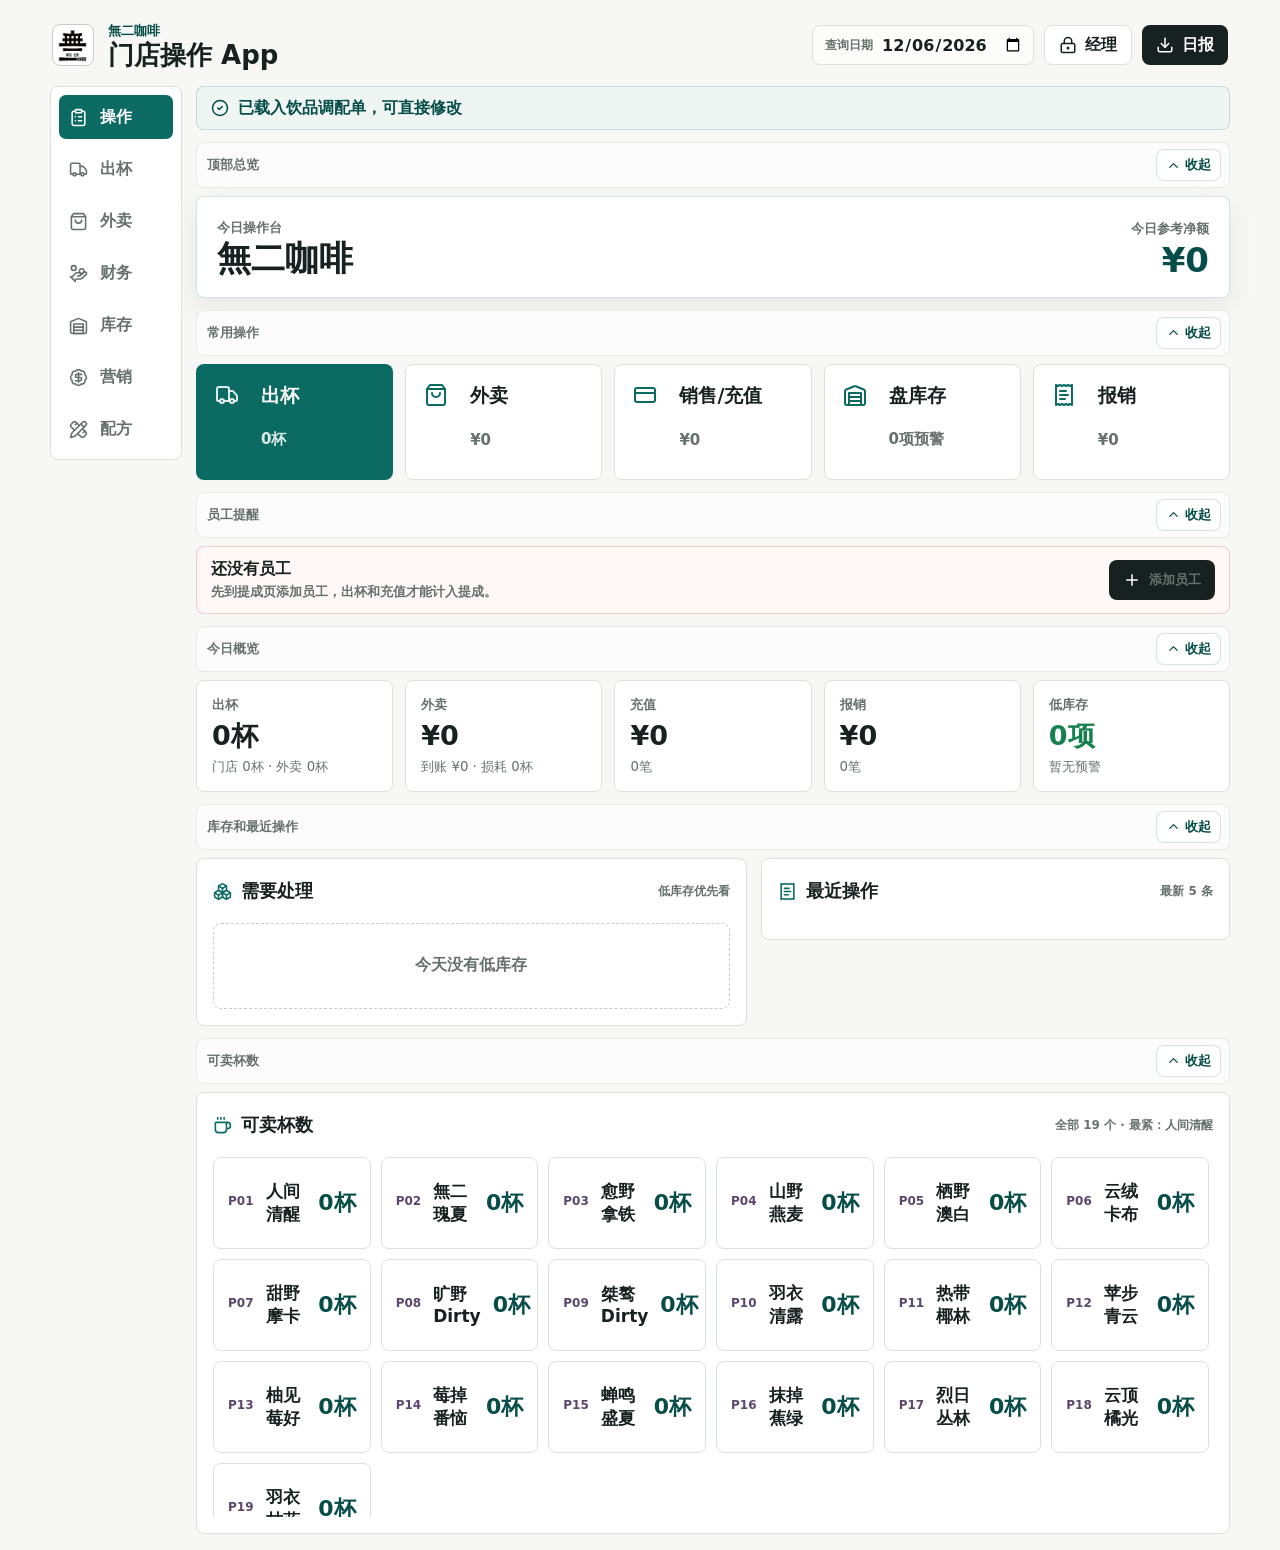
==== commit 693106ba: "Add collapsible modules and manager wording" ====
--- a/index.html
+++ b/index.html
@@ -11,8 +11,8 @@
     <link rel="icon" href="./app-icon.svg" type="image/svg+xml" />
     <link rel="apple-touch-icon" href="./app-icon-192.png" />
     <title>無二咖啡门店操作 App</title>
-    <script type="module" crossorigin src="./assets/index-Dhj2J_ZD.js"></script>
-    <link rel="stylesheet" crossorigin href="./assets/index-C0ba0Tll.css">
+    <script type="module" crossorigin src="./assets/index-mbXR2JeP.js"></script>
+    <link rel="stylesheet" crossorigin href="./assets/index--4g-Iljr.css">
   </head>
   <body>
     <div id="root"></div>
--- a/assets/index--4g-Iljr.css
+++ b/assets/index--4g-Iljr.css
@@ -0,0 +1 @@
+:root{color-scheme:light;--ink: #17211f;--muted: #66716d;--line: #dbe1dc;--line-strong: #c5cec7;--page: #f7f8f5;--surface: #ffffff;--surface-tint: #eef5f2;--primary: #0b6b62;--primary-deep: #064d48;--accent: #b94b3c;--amber: #be7a19;--plum: #5b476c;--danger: #bb2f2f;--success: #16804f;--shadow: 0 10px 28px rgba(24, 33, 31, .07);font-family:Inter,ui-sans-serif,system-ui,-apple-system,BlinkMacSystemFont,Segoe UI,PingFang SC,Microsoft YaHei,sans-serif}*{box-sizing:border-box}body{margin:0;min-width:320px;min-height:100vh;background:var(--page);color:var(--ink)}button,input,select{font:inherit}button{cursor:pointer}button:disabled{cursor:not-allowed;opacity:.55}.app-shell{min-height:100vh;padding:16px}.topbar{display:flex;align-items:center;justify-content:space-between;gap:16px;max-width:1180px;margin:0 auto 12px;padding:6px 2px}.brand-lockup{display:flex;align-items:center;gap:14px}.brand-mark{display:grid;width:42px;height:42px;place-items:center;overflow:hidden;border:1px solid var(--line-strong);border-radius:8px;background:var(--surface);color:var(--primary-deep)}.brand-mark img{width:100%;height:100%;padding:4px;object-fit:contain}.eyebrow{margin:0 0 2px;color:var(--primary-deep);font-size:13px;font-weight:800;letter-spacing:0}h1,h2,p{margin:0}h1{font-size:26px;line-height:1;letter-spacing:0}.topbar-actions,.button-row{display:flex;align-items:center;gap:10px;flex-wrap:wrap}.date-pill,.date-filter,.icon-button,.primary-button,.ghost-icon{display:inline-flex;align-items:center;justify-content:center;min-height:40px;border-radius:8px}.date-pill{padding:0 13px;border:1px solid var(--line);background:#ffffffad;color:var(--muted);font-weight:750;white-space:nowrap}.date-filter{gap:8px;padding:0 10px 0 12px;border:1px solid var(--line);background:#ffffffad;white-space:nowrap}.date-filter span{color:var(--muted);font-size:12px;font-weight:850}.date-filter input{width:142px;min-height:34px;border:0;background:transparent;padding:0;color:var(--ink);font-weight:850}.icon-button,.primary-button{gap:8px;padding:0 14px;border:0;background:var(--ink);color:#fff;font-weight:800}.icon-button.quiet{border:1px solid var(--line);background:var(--surface);color:var(--ink)}.owner-live{background:var(--plum)}.owner-login{display:flex;align-items:center;gap:8px}.owner-login input{width:136px;min-height:40px}.owner-login .icon-button{min-height:40px}.backup-file-input{display:none}.primary-button{width:fit-content;background:var(--primary)}.warn-button{background:var(--accent)}.workspace{display:grid;grid-template-columns:132px minmax(0,1fr);gap:14px;max-width:1180px;margin:0 auto}.side-rail{display:flex;flex-direction:column;gap:8px;align-self:start;position:sticky;top:18px;padding:8px;border:1px solid var(--line);border-radius:8px;background:var(--surface)}.rail-item{display:grid;grid-template-columns:22px 1fr;align-items:center;gap:9px;min-height:44px;padding:0 10px;border:0;border-radius:7px;background:transparent;color:var(--muted);text-align:left;font-weight:800}.rail-item.active{background:var(--primary);color:#fff}.content-area{min-width:0}.notice-bar{display:flex;align-items:center;gap:9px;min-height:44px;margin-bottom:12px;padding:0 14px;border:1px solid rgba(11,107,98,.18);border-radius:8px;background:var(--surface-tint);color:var(--primary-deep);font-weight:750}.modal-backdrop{position:fixed;z-index:50;inset:0;display:grid;place-items:center;padding:18px;background:#17211f7a}.shipment-success-modal{display:grid;gap:16px;width:min(560px,100%);max-height:calc(100vh - 36px);overflow:auto;padding:20px;border:1px solid rgba(11,107,98,.22);border-radius:8px;background:var(--surface);box-shadow:0 24px 70px #17211f38}.success-header{display:grid;grid-template-columns:52px minmax(0,1fr);align-items:center;gap:12px}.success-mark{display:grid;width:52px;height:52px;place-items:center;border-radius:8px;background:var(--surface-tint);color:var(--success)}.success-header span,.success-summary-grid span,.success-usage-list>span{color:var(--muted);font-size:13px;font-weight:850}.success-header h2{margin-top:3px;font-size:26px;line-height:1.1}.success-summary-grid{display:grid;grid-template-columns:repeat(2,minmax(0,1fr));gap:10px}.success-summary-grid div{display:grid;gap:4px;min-height:62px;padding:12px;border:1px solid var(--line);border-radius:8px;background:#fbfcfb}.success-summary-grid strong{overflow-wrap:anywhere;font-size:17px}.success-usage-list{display:grid;gap:8px}.success-usage-list div{display:flex;flex-wrap:wrap;gap:8px}.success-usage-list b{display:inline-flex;min-height:32px;align-items:center;padding:0 10px;border-radius:999px;background:var(--surface-tint);color:var(--primary-deep);font-size:13px}.success-actions{display:flex;gap:10px;flex-wrap:wrap}.view-stack{display:grid;gap:12px}.layout-module{display:grid;min-width:0;gap:8px}.layout-module.collapsed{gap:0}.module-move-bar{display:flex;align-items:center;justify-content:space-between;gap:10px;min-height:38px;padding:6px 8px 6px 10px;border:1px solid rgba(16,24,22,.08);border-radius:8px;background:#fbfcfb;color:var(--muted)}.layout-module.collapsed .module-move-bar{border-color:#0b6b6238;background:#f4faf7;color:var(--primary-deep)}.module-move-bar span{min-width:0;overflow-wrap:anywhere;font-size:13px;font-weight:850}.module-move-bar div{display:inline-flex;flex:0 0 auto;gap:6px}.mini-move-button{display:inline-flex;align-items:center;justify-content:center;gap:4px;min-height:32px;padding:0 9px;border:1px solid rgba(16,24,22,.12);border-radius:8px;background:var(--surface);color:var(--ink);font-size:12px;font-weight:900}.module-collapse-button{border-color:#0b6b622e;color:var(--primary-deep)}.layout-module.collapsed>:not(.module-move-bar){display:none}.mini-move-button:disabled{cursor:not-allowed;opacity:.38}.operation-hero{display:flex;align-items:flex-end;justify-content:space-between;gap:14px;min-height:96px;padding:20px;border:1px solid rgba(11,107,98,.18);border-radius:8px;background:var(--surface);box-shadow:var(--shadow)}.operation-hero h2{margin-top:4px;font-size:34px;line-height:1.05}.section-kicker,.hero-total span{color:var(--muted);font-size:13px;font-weight:850}.hero-total{display:grid;gap:5px;min-width:160px;text-align:right}.hero-total strong{color:var(--primary-deep);font-size:34px;line-height:1}.operator-board{display:grid;grid-template-columns:repeat(auto-fit,minmax(160px,1fr));gap:12px}.operator-action{display:grid;grid-template-columns:34px 1fr;align-items:start;gap:10px 12px;min-height:116px;padding:18px;border:1px solid var(--line);border-radius:8px;background:var(--surface);color:var(--ink);text-align:left}.operator-action svg{grid-row:span 2;color:var(--primary)}.operator-action span{font-size:19px;font-weight:900}.operator-action strong{grid-column:2;color:var(--muted);font-size:15px;font-weight:800}.operator-action.primary-action{border-color:#0b6b6247;background:var(--primary);color:#fff}.operator-action.primary-action svg,.operator-action.primary-action strong{color:#ffffffdb}.setup-strip{display:flex;align-items:center;justify-content:space-between;gap:12px;min-height:64px;padding:12px 14px;border:1px solid rgba(185,75,60,.24);border-radius:8px;background:#fff8f6}.setup-strip div{display:grid;gap:3px}.setup-strip span{color:var(--muted);font-size:13px;font-weight:750}.metric-grid,.daily-strip{display:grid;grid-template-columns:repeat(4,minmax(0,1fr));gap:12px}.daily-strip{grid-template-columns:repeat(5,minmax(0,1fr))}.metric-card,.panel,.recipe-card,.stock-row,.capacity-tile,.product-button{border:1px solid var(--line);border-radius:8px;background:var(--surface)}.metric-card{display:grid;min-height:112px;align-content:space-between;padding:15px}.metric-card span,.metric-card small,.panel-title span,.stock-row-foot,.movement-row span,.recipe-card p,.product-button small{color:var(--muted)}.metric-card span{font-size:13px;font-weight:850}.metric-card strong{font-size:27px;line-height:1;letter-spacing:0}.metric-card.ok strong{color:var(--success)}.metric-card.warn strong{color:var(--danger)}.two-column{display:grid;grid-template-columns:minmax(0,1.08fr) minmax(340px,.92fr);gap:14px;align-items:start}.panel{min-width:0;padding:16px}.panel-title{display:flex;align-items:center;justify-content:space-between;gap:14px;min-height:34px;margin-bottom:14px}.panel-title div{display:flex;align-items:center;gap:9px;min-width:0}.panel-title svg{color:var(--primary);flex:0 0 auto}.panel-title h2{font-size:18px;line-height:1.15;letter-spacing:0}.panel-title span{font-size:12px;font-weight:750;text-align:right}.stock-list,.movement-list,.recipe-list,.product-list,.recipe-editor{display:grid;gap:10px}.stock-row{padding:13px}.stock-row.low{border-color:#bb2f2f59;background:#fff8f6}.stock-row-main,.stock-row-foot,.movement-row,.recipe-card,.capacity-tile{display:flex;align-items:center;justify-content:space-between;gap:12px}.stock-row-main span,.recipe-card span,.capacity-tile span{display:block;margin-bottom:4px;color:var(--plum);font-size:12px;font-weight:900}.stock-row-main strong{font-size:16px}.stock-row-main b{font-size:20px;white-space:nowrap}.stock-ruler{height:9px;margin:12px 0 9px;overflow:hidden;border-radius:999px;background:#e7ece8}.stock-ruler span{display:block;height:100%;border-radius:inherit;background:linear-gradient(90deg,var(--primary),var(--amber))}.stock-row-foot{font-size:12px;font-weight:750}.movement-row{min-height:56px;padding:10px 0;border-bottom:1px solid var(--line)}.compact-history{margin-top:4px;padding-top:8px;border-top:1px solid var(--line)}.movement-row.detail-button{width:100%;border:0;border-bottom:1px solid var(--line);background:transparent;color:var(--ink);text-align:left}.movement-row.detail-button.active{padding-right:10px;padding-left:10px;border-color:#0b6b6238;border-radius:8px;background:var(--surface-tint)}.movement-row:last-child{border-bottom:0}.movement-row strong,.movement-row span{display:block}.movement-row strong{margin-bottom:3px}.movement-row b{white-space:nowrap}.locked-detail-card,.recharge-detail-card{border:1px solid rgba(11,107,98,.18);border-radius:8px;background:var(--surface-tint)}.locked-detail-card{display:flex;align-items:center;gap:10px;min-height:76px;padding:14px;color:var(--primary-deep)}.locked-detail-card strong,.locked-detail-card span{display:block}.locked-detail-card span{margin-top:3px;color:var(--muted);font-size:12px;font-weight:750}.recharge-detail-card{display:grid;grid-template-columns:repeat(2,minmax(0,1fr));gap:12px;margin-top:12px;padding:14px}.recharge-detail-card div{display:grid;gap:4px;min-width:0}.recharge-detail-card .wide{grid-column:1 / -1}.recharge-detail-card span{color:var(--muted);font-size:12px;font-weight:850}.recharge-detail-card strong{overflow-wrap:anywhere;font-size:15px}.shipment-usage-lines{align-content:start}.shipment-usage-lines strong{padding:7px 9px;border:1px solid var(--line);border-radius:7px;background:#ffffffb3}.detail-actions{display:flex!important;align-items:center;justify-content:space-between}.detail-actions>span{color:var(--muted);font-size:13px;font-weight:800}.danger-action{color:var(--danger)!important}.empty-state{min-height:86px;display:grid;place-items:center;border:1px dashed var(--line-strong);border-radius:8px;color:var(--muted);font-weight:800}.positive{color:var(--success)}.negative,.danger-text{color:var(--danger)}.product-capacity{display:grid;grid-template-columns:repeat(3,minmax(0,1fr));gap:10px}.compact-capacity{grid-template-columns:repeat(6,minmax(0,1fr))}.all-capacity{grid-template-columns:repeat(auto-fill,minmax(138px,1fr));max-height:360px;overflow:auto;padding-right:4px}.capacity-tile{min-height:92px;padding:14px}.compact-capacity .capacity-tile{display:grid;align-content:space-between;min-height:86px;padding:12px}.capacity-tile strong{display:block;font-size:17px}.capacity-tile b{color:var(--primary-deep);font-size:22px;white-space:nowrap}.compact-list .stock-row{padding:12px}.compact-list .stock-ruler{display:none}.compact-list .stock-row-foot{margin-top:8px}.price-sheet-panel{display:grid;gap:4px}.price-sheet-groups{display:grid;gap:12px}.price-sheet-group{display:grid;gap:8px}.price-group-title{display:flex;align-items:center;justify-content:space-between;gap:12px;min-height:32px;padding-bottom:6px;border-bottom:1px solid var(--line)}.price-group-title span{color:var(--muted);font-size:12px;font-weight:800}.price-sheet-list{display:grid;gap:8px}.price-sheet-row{display:grid;grid-template-columns:minmax(180px,1fr) minmax(120px,.32fr) minmax(160px,.45fr);gap:10px;align-items:end;min-height:76px;padding:12px;border:1px solid var(--line);border-radius:8px;background:#fbfcfb}.price-product-cell{display:grid;min-width:0;gap:3px}.price-product-cell span,.price-product-cell small{color:var(--muted);font-size:12px;font-weight:800}.price-product-cell strong{min-width:0;overflow-wrap:anywhere;font-size:17px}.compact-price-field{gap:5px}.compact-price-field input{height:42px}.form-panel{display:grid;gap:13px}.shipment-workbench{display:grid;grid-template-columns:minmax(0,.92fr) minmax(360px,1.08fr);gap:14px;align-items:start}.shipment-entry-stack{display:grid;gap:12px}.shipment-counter-panel{background:linear-gradient(180deg,#fff,#f7fbf9)}.shipment-counter-grid{display:grid;grid-template-columns:repeat(3,minmax(0,1fr));gap:10px}.shipment-counter{display:grid;min-height:112px;align-content:space-between;padding:13px;border:1px solid var(--line);border-radius:8px;background:var(--surface)}.shipment-counter.primary{border-color:#0b6b6247;background:var(--primary-deep);color:#fff}.shipment-counter span{color:var(--muted);font-size:12px;font-weight:850}.shipment-counter.primary span,.shipment-counter.primary b{color:#ffffffc7}.shipment-counter strong{color:var(--ink);font-size:34px;line-height:.95;letter-spacing:0}.shipment-counter.primary strong{color:#fff}.shipment-counter small{margin-left:2px;font-size:15px}.shipment-counter b{min-width:0;overflow-wrap:anywhere;color:var(--primary-deep);font-size:13px}.today-product-panel{min-height:100%}.product-total-list{display:grid;gap:9px;max-height:460px;overflow:auto;padding-right:4px}.product-total-row{display:flex;align-items:center;justify-content:space-between;gap:12px;width:100%;min-height:64px;padding:12px;border:1px solid var(--line);border-radius:8px;background:var(--surface);color:inherit;text-align:left}.product-total-row.active{border-color:#0b6b6252;background:var(--surface-tint)}.product-total-row div{display:grid;min-width:0;gap:4px}.product-total-row strong,.product-total-row span{min-width:0;overflow-wrap:anywhere}.product-total-row span{color:var(--muted);font-size:12px;font-weight:750}.product-total-row b{flex:0 0 auto;color:var(--primary-deep);font-size:22px;white-space:nowrap}.confirm-shipment-button{width:100%;min-height:54px;font-size:18px}.form-grid{display:grid;grid-template-columns:repeat(2,minmax(0,1fr));gap:12px}.form-grid.five{grid-template-columns:.65fr 1.2fr .7fr .9fr .9fr}.member-phone-hint{display:flex;align-items:center;gap:8px;min-height:42px;padding:0 12px;border:1px solid rgba(11,107,98,.18);border-radius:8px;background:var(--surface-tint);color:var(--primary-deep);font-size:13px;font-weight:850}.member-phone-hint svg{flex:0 0 auto}.member-phone-hint span{min-width:0}label{display:grid;gap:7px}label>span{color:var(--muted);font-size:12px;font-weight:850}input,select{width:100%;min-height:42px;border:1px solid var(--line-strong);border-radius:7px;background:#fbfcfb;color:var(--ink);padding:0 11px;outline:none}input:focus,select:focus,button:focus-visible{border-color:var(--primary);box-shadow:0 0 0 3px #0b6b6229}.usage-preview{display:grid;gap:9px;padding:12px;border:1px dashed var(--line-strong);border-radius:8px;background:#fbfcfb}.usage-preview.empty{color:var(--muted);font-weight:750}.usage-preview.has-warning{border-color:#bb2f2f73;background:#fff8f6}.usage-preview>div{display:flex;flex-wrap:wrap;gap:7px}.usage-chip{display:inline-flex;align-items:center;min-height:30px;padding:0 10px;border-radius:999px;background:var(--surface-tint);color:var(--primary-deep);font-size:13px;font-weight:850}.usage-chip.over{background:#ffe1dd;color:var(--danger)}.usage-preview small{color:var(--danger);font-weight:800}.commission-layout{grid-template-columns:minmax(0,1.2fr) minmax(360px,.8fr)}.finance-sales-layout{grid-template-columns:minmax(0,1.1fr) minmax(340px,.9fr)}.finance-product-list{max-height:360px}.finance-product-list .product-total-row b{font-size:18px}.finance-ledger{display:grid;gap:10px}.finance-ledger div{display:flex;align-items:center;justify-content:space-between;gap:12px;min-height:52px;padding:10px 12px;border:1px solid var(--line);border-radius:8px;background:#fbfcfb}.finance-ledger span{color:var(--muted);font-size:13px;font-weight:850}.finance-ledger strong{color:var(--primary-deep);font-size:20px}.finance-warning{display:flex;align-items:center;gap:8px;margin-top:12px;padding:11px 12px;border:1px solid rgba(187,47,47,.22);border-radius:8px;background:#fff8f6;color:var(--danger);font-size:13px;font-weight:850}.commission-table{overflow-x:auto}.commission-head,.commission-row{display:grid;grid-template-columns:1fr .72fr 1fr 1fr 1fr 1fr;gap:10px;align-items:center;min-width:720px}.commission-head{min-height:34px;color:var(--muted);font-size:12px;font-weight:900}.commission-row{min-height:56px;border-top:1px solid var(--line)}.commission-row span{min-width:0}.commission-row b{color:var(--primary-deep);font-size:17px}.commission-table.compact .commission-head,.commission-table.compact .commission-row{min-width:640px}.commission-preview{display:grid;grid-template-columns:minmax(0,1fr) auto;align-items:center;gap:4px 12px;min-height:52px;padding:12px;border:1px solid rgba(11,107,98,.18);border-radius:8px;background:var(--surface-tint)}.commission-preview span{color:var(--muted);font-size:13px;font-weight:850}.commission-preview strong{color:var(--primary-deep);font-size:22px}.commission-preview small{grid-column:1 / -1;color:var(--muted);font-size:12px;font-weight:750}.settings-panel{display:grid;gap:16px}.staff-manager,.panel-subsection{display:grid;gap:10px;padding-top:14px;border-top:1px solid var(--line)}.staff-title{display:flex;align-items:center;gap:8px;color:var(--primary-deep)}.staff-add{display:grid;grid-template-columns:minmax(0,1fr) auto;gap:8px}.staff-list{display:grid;gap:8px}.staff-row{display:grid;grid-template-columns:minmax(0,1fr) 86px;gap:8px;align-items:center}.toggle-label{display:inline-flex;align-items:center;justify-content:center;gap:7px;min-height:42px;padding:0 10px;border:1px solid var(--line-strong);border-radius:7px;background:#fbfcfb;color:var(--muted);font-size:13px;font-weight:850}.toggle-label input{width:16px;min-height:16px}.toggle-label span{color:inherit;font-size:inherit}.recipe-card{min-height:72px;padding:12px;align-items:flex-start}.recipe-card strong{display:block}.recipe-card p{max-width:62%;font-size:13px;line-height:1.45;text-align:right}.inventory-table{overflow-x:auto}.stock-entry-panel{display:grid;gap:14px}.category-manager{display:grid;gap:12px}.category-add-row{display:grid;grid-template-columns:minmax(0,1fr) auto;gap:10px}.category-manage-grid{display:grid;grid-template-columns:repeat(2,minmax(0,1fr));gap:10px}.category-manage-row{display:grid;grid-template-columns:minmax(0,1fr) auto 42px;align-items:center;gap:8px;min-height:52px;padding:7px;border:1px solid var(--line);border-radius:8px;background:#fbfcfb}.category-manage-row span{color:var(--muted);font-size:12px;font-weight:850;white-space:nowrap}.inventory-mode-panel{display:grid;grid-template-columns:repeat(3,minmax(0,1fr));gap:10px}.inventory-mode{display:grid;grid-template-columns:30px minmax(0,1fr);grid-template-rows:auto auto;align-items:center;gap:2px 10px;min-height:74px;padding:12px;border:1px solid var(--line);border-radius:8px;background:var(--surface);color:var(--ink);text-align:left;box-shadow:var(--shadow-soft)}.inventory-mode svg{grid-row:1 / 3;color:var(--primary)}.inventory-mode strong{overflow:hidden;font-size:16px;font-weight:950;text-overflow:ellipsis;white-space:nowrap}.inventory-mode span{overflow:hidden;color:var(--muted);font-size:12px;font-weight:800;text-overflow:ellipsis;white-space:nowrap}.inventory-mode.active{border-color:var(--primary);background:var(--primary);color:#fff}.inventory-mode.active svg,.inventory-mode.active span{color:#ffffffdb}.category-tabs{display:flex;gap:8px;flex-wrap:wrap}.category-tab{min-height:36px;padding:0 13px;border:1px solid var(--line);border-radius:8px;background:var(--surface);color:var(--muted);font-weight:850}.category-tab.active{border-color:var(--primary);background:var(--primary);color:#fff}.stock-entry-grid{display:grid;grid-template-columns:repeat(3,minmax(0,1fr));gap:10px;max-height:460px;overflow:auto;padding-right:4px}.stock-entry-row{display:grid;grid-template-columns:minmax(0,1fr) 110px;align-items:center;gap:10px;min-height:66px;padding:10px;border:1px solid var(--line);border-radius:8px;background:#fbfcfb}.stock-entry-row>span{min-width:0;color:var(--ink);font-size:14px}.stock-entry-row b{display:inline-flex;margin-right:6px;color:var(--plum);font-size:12px}.stock-entry-row small{display:block;margin-top:4px;color:var(--muted);font-size:12px;font-weight:750}.table-head,.table-row{display:grid;gap:8px;align-items:center}.inventory-table.has-cost .table-head,.inventory-table.has-cost .table-row{grid-template-columns:.62fr 1.15fr .82fr .62fr .86fr .86fr .9fr .82fr .82fr .9fr 44px;min-width:1360px}.inventory-table.staff-view .table-head,.inventory-table.staff-view .table-row{grid-template-columns:.62fr 1.25fr .85fr .62fr .82fr .82fr .9fr 44px;min-width:960px}.table-head{min-height:34px;color:var(--muted);font-size:12px;font-weight:900}.table-row{min-height:54px;padding:7px 0;border-top:1px solid var(--line)}.table-row input,.table-row select{min-height:38px}.table-row b small{margin-left:2px;color:var(--muted);font-size:11px;font-weight:800}.ghost-icon{width:38px;border:1px solid var(--line);background:var(--surface);color:var(--muted)}.ghost-icon:hover{color:var(--danger)}.compact-form .primary-button{justify-self:start}.product-button{display:grid;gap:4px;width:100%;min-height:78px;padding:12px;text-align:left;color:var(--ink)}.product-button.active{border-color:var(--primary);background:var(--surface-tint);box-shadow:inset 3px 0 0 var(--primary)}.product-button.new{align-items:center;grid-template-columns:24px 1fr}.product-button.new small{grid-column:2}.product-button span{color:var(--plum);font-size:12px;font-weight:900}.product-button strong{font-size:16px}.product-button small{overflow:hidden;text-overflow:ellipsis;white-space:nowrap}.recipe-cost-card{display:grid;grid-template-columns:minmax(0,1fr) auto;gap:4px 16px;align-items:center;min-height:66px;padding:14px;border:1px solid rgba(11,107,98,.18);border-radius:8px;background:var(--surface-tint)}.recipe-cost-card span,.recipe-cost-card small{color:var(--muted);font-size:13px;font-weight:850}.recipe-cost-card strong{color:var(--primary-deep);font-size:28px}.recipe-cost-card small{grid-column:1 / -1}.recipe-tabs{padding-bottom:2px}.recipe-editor{max-height:430px;overflow:auto;padding-right:2px}.recipe-editor label{grid-template-columns:minmax(0,1fr) 132px;align-items:center;min-height:50px;padding:8px 0;border-bottom:1px solid var(--line)}.recipe-editor label:last-child{border-bottom:0}.recipe-editor span{color:var(--ink);font-size:14px}.recipe-editor small{display:inline-flex;margin-left:8px;color:var(--muted);font-size:12px}@media(max-width:1100px){.metric-grid,.daily-strip,.operator-board,.product-capacity,.compact-capacity{grid-template-columns:repeat(2,minmax(0,1fr))}.two-column,.shipment-workbench{grid-template-columns:1fr}.form-grid.five{grid-template-columns:repeat(2,minmax(0,1fr))}}@media(max-width:760px){.app-shell{padding:10px}.topbar{align-items:flex-start;flex-direction:column;gap:10px}.topbar-actions{width:100%}.topbar-actions .icon-button,.topbar-actions .date-pill,.topbar-actions .date-filter{flex:1}.date-filter,.date-filter input{width:100%}.shipment-success-modal{padding:16px}.success-summary-grid{grid-template-columns:1fr}.success-actions{flex-direction:column}.success-actions .primary-button,.success-actions .icon-button,.owner-login{width:100%}.owner-login input{flex:2;width:auto}.workspace{display:block}.side-rail{position:static;z-index:5;top:0;display:grid;grid-template-columns:repeat(7,minmax(0,1fr));gap:6px;overflow:visible;margin-bottom:10px;padding:6px}.rail-item{display:grid;grid-template-columns:1fr;justify-items:center;gap:3px;min-width:0;padding:0 5px;font-size:12px}.rail-item span{white-space:nowrap}.metric-grid,.operator-board,.product-capacity,.shipment-counter-grid,.price-sheet-row,.form-grid,.form-grid.five,.inventory-mode-panel,.category-add-row,.category-manage-grid,.stock-entry-grid{grid-template-columns:1fr}.daily-strip,.compact-capacity,.all-capacity{grid-template-columns:repeat(2,minmax(0,1fr))}.operation-hero{align-items:flex-start;flex-direction:column;min-height:0;padding:16px}.operation-hero h2,.hero-total strong{font-size:28px}.hero-total{width:100%;min-width:0;text-align:left}.operator-board{grid-template-columns:repeat(2,minmax(0,1fr))}.operator-action{grid-template-columns:30px 1fr;min-height:94px;padding:14px}.operator-action span{font-size:17px}.operator-action strong{font-size:13px}.metric-card{min-height:88px}.setup-strip{align-items:stretch;flex-direction:column}.setup-strip .icon-button{width:100%}.stock-entry-grid{max-height:none;overflow:visible;padding-right:0}.panel-title{align-items:flex-start;flex-direction:column;gap:6px}.panel-title span{text-align:left}.recipe-card{display:grid}.recipe-card p{max-width:none;text-align:left}.capacity-tile,.stock-row-main{align-items:flex-start;flex-direction:column}.recipe-editor label,.recharge-detail-card{grid-template-columns:1fr}.commission-head{display:none}.commission-head,.commission-row,.commission-table.compact .commission-head,.commission-table.compact .commission-row{min-width:0}.commission-row{grid-template-columns:1fr;gap:8px;padding:12px 0}.commission-row strong{font-size:16px}.commission-row span,.commission-row b{display:flex;align-items:center;justify-content:space-between;gap:12px}.commission-row span:before,.commission-row b:before{content:attr(data-label);color:var(--muted);font-size:12px;font-weight:850}.staff-add,.staff-row{grid-template-columns:minmax(0,1fr) auto}}
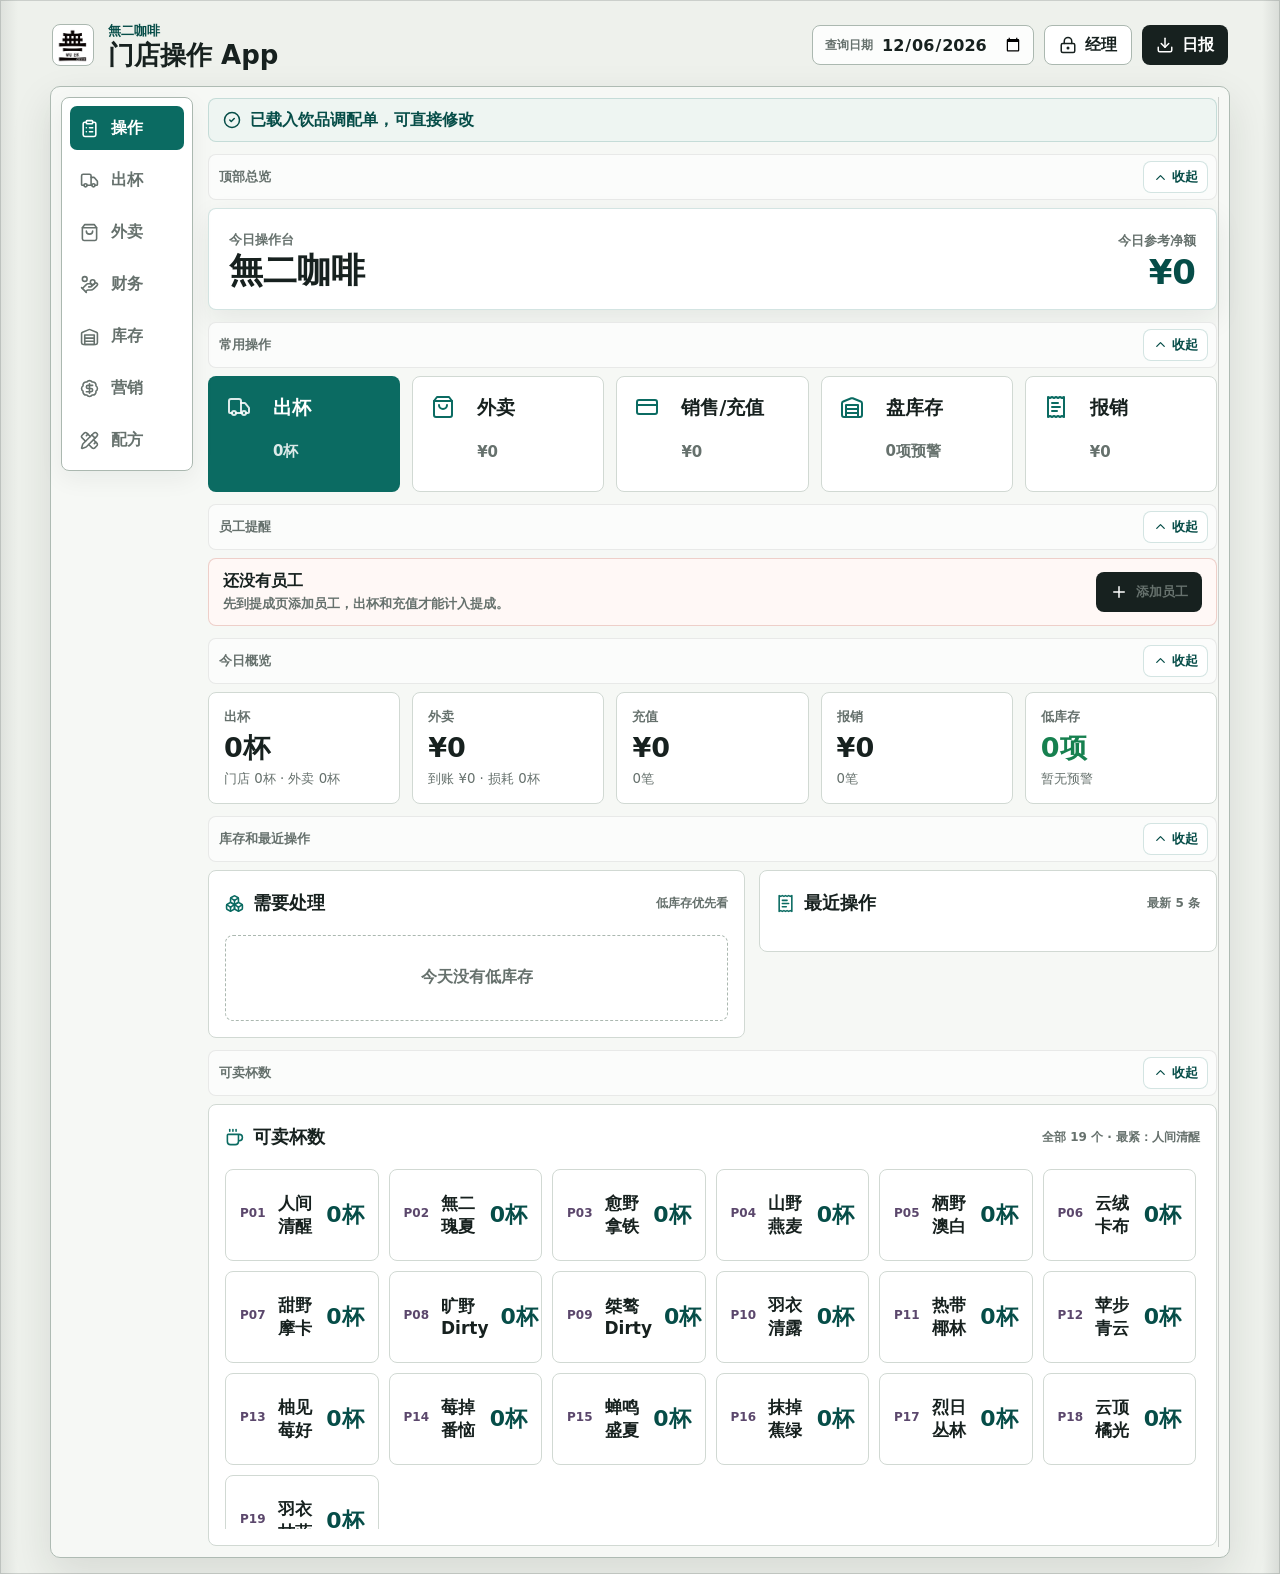
==== commit def2eecc: "Update app icon border contrast and manager password" ====
--- a/index.html
+++ b/index.html
@@ -9,10 +9,10 @@
     <meta name="apple-mobile-web-app-status-bar-style" content="default" />
     <link rel="manifest" href="./manifest.webmanifest" />
     <link rel="icon" href="./app-icon.svg" type="image/svg+xml" />
-    <link rel="apple-touch-icon" href="./app-icon-192.png" />
+    <link rel="apple-touch-icon" href="./apple-touch-icon.png" />
     <title>無二咖啡门店操作 App</title>
-    <script type="module" crossorigin src="./assets/index-mbXR2JeP.js"></script>
-    <link rel="stylesheet" crossorigin href="./assets/index--4g-Iljr.css">
+    <script type="module" crossorigin src="./assets/index-Cb_c80yD.js"></script>
+    <link rel="stylesheet" crossorigin href="./assets/index-DgXitWf4.css">
   </head>
   <body>
     <div id="root"></div>
--- a/assets/index-DgXitWf4.css
+++ b/assets/index-DgXitWf4.css
@@ -0,0 +1 @@
+:root{color-scheme:light;--ink: #17211f;--muted: #66716d;--line: #d1d9d3;--line-strong: #abb8b0;--page: #eef1ec;--frame-line: #aebbb3;--surface: #ffffff;--surface-tint: #eef5f2;--primary: #0b6b62;--primary-deep: #064d48;--accent: #b94b3c;--amber: #be7a19;--plum: #5b476c;--danger: #bb2f2f;--success: #16804f;--shadow: 0 10px 28px rgba(24, 33, 31, .08);--frame-shadow: 0 16px 42px rgba(24, 33, 31, .11);font-family:Inter,ui-sans-serif,system-ui,-apple-system,BlinkMacSystemFont,Segoe UI,PingFang SC,Microsoft YaHei,sans-serif}*{box-sizing:border-box}body{margin:0;min-width:320px;min-height:100vh;background:linear-gradient(90deg,rgba(24,33,31,.08),transparent 18px,transparent calc(100% - 18px),rgba(24,33,31,.1)),var(--page);color:var(--ink)}button,input,select{font:inherit}button{cursor:pointer}button:disabled{cursor:not-allowed;opacity:.55}.app-shell{min-height:100vh;padding:16px;box-shadow:inset 0 0 0 1px #18211f29}.topbar{display:flex;align-items:center;justify-content:space-between;gap:16px;max-width:1180px;margin:0 auto 12px;padding:6px 2px}.brand-lockup{display:flex;align-items:center;gap:14px}.brand-mark{display:grid;width:42px;height:42px;place-items:center;overflow:hidden;border:1px solid var(--line-strong);border-radius:8px;background:var(--surface);color:var(--primary-deep)}.brand-mark img{width:100%;height:100%;padding:4px;object-fit:contain}.eyebrow{margin:0 0 2px;color:var(--primary-deep);font-size:13px;font-weight:800;letter-spacing:0}h1,h2,p{margin:0}h1{font-size:26px;line-height:1;letter-spacing:0}.topbar-actions,.button-row{display:flex;align-items:center;gap:10px;flex-wrap:wrap}.date-pill,.date-filter,.icon-button,.primary-button,.ghost-icon{display:inline-flex;align-items:center;justify-content:center;min-height:40px;border-radius:8px}.date-pill{padding:0 13px;border:1px solid var(--line-strong);background:#ffffffd6;color:var(--muted);font-weight:750;white-space:nowrap}.date-filter{gap:8px;padding:0 10px 0 12px;border:1px solid var(--line-strong);background:#ffffffd6;white-space:nowrap}.date-filter span{color:var(--muted);font-size:12px;font-weight:850}.date-filter input{width:142px;min-height:34px;border:0;background:transparent;padding:0;color:var(--ink);font-weight:850}.icon-button,.primary-button{gap:8px;padding:0 14px;border:0;background:var(--ink);color:#fff;font-weight:800}.icon-button.quiet{border:1px solid var(--line-strong);background:var(--surface);color:var(--ink)}.owner-live{background:var(--plum)}.owner-login{display:flex;align-items:center;gap:8px}.owner-login input{width:136px;min-height:40px}.owner-login .icon-button{min-height:40px}.backup-file-input{display:none}.primary-button{width:fit-content;background:var(--primary)}.warn-button{background:var(--accent)}.workspace{display:grid;grid-template-columns:132px minmax(0,1fr);gap:14px;max-width:1180px;margin:0 auto;padding:10px;border:1px solid var(--frame-line);border-radius:10px;background:#ffffff75;box-shadow:var(--frame-shadow)}.side-rail{display:flex;flex-direction:column;gap:8px;align-self:start;position:sticky;top:18px;padding:8px;border:1px solid var(--line-strong);border-radius:8px;background:var(--surface);box-shadow:0 8px 24px #18211f0f}.rail-item{display:grid;grid-template-columns:22px 1fr;align-items:center;gap:9px;min-height:44px;padding:0 10px;border:0;border-radius:7px;background:transparent;color:var(--muted);text-align:left;font-weight:800}.rail-item.active{background:var(--primary);color:#fff}.content-area{min-width:0;padding:1px;border-right:1px solid rgba(24,33,31,.18)}.notice-bar{display:flex;align-items:center;gap:9px;min-height:44px;margin-bottom:12px;padding:0 14px;border:1px solid rgba(11,107,98,.18);border-radius:8px;background:var(--surface-tint);color:var(--primary-deep);font-weight:750}.modal-backdrop{position:fixed;z-index:50;inset:0;display:grid;place-items:center;padding:18px;background:#17211f7a}.shipment-success-modal{display:grid;gap:16px;width:min(560px,100%);max-height:calc(100vh - 36px);overflow:auto;padding:20px;border:1px solid rgba(11,107,98,.22);border-radius:8px;background:var(--surface);box-shadow:0 24px 70px #17211f38}.success-header{display:grid;grid-template-columns:52px minmax(0,1fr);align-items:center;gap:12px}.success-mark{display:grid;width:52px;height:52px;place-items:center;border-radius:8px;background:var(--surface-tint);color:var(--success)}.success-header span,.success-summary-grid span,.success-usage-list>span{color:var(--muted);font-size:13px;font-weight:850}.success-header h2{margin-top:3px;font-size:26px;line-height:1.1}.success-summary-grid{display:grid;grid-template-columns:repeat(2,minmax(0,1fr));gap:10px}.success-summary-grid div{display:grid;gap:4px;min-height:62px;padding:12px;border:1px solid var(--line);border-radius:8px;background:#fbfcfb}.success-summary-grid strong{overflow-wrap:anywhere;font-size:17px}.success-usage-list{display:grid;gap:8px}.success-usage-list div{display:flex;flex-wrap:wrap;gap:8px}.success-usage-list b{display:inline-flex;min-height:32px;align-items:center;padding:0 10px;border-radius:999px;background:var(--surface-tint);color:var(--primary-deep);font-size:13px}.success-actions{display:flex;gap:10px;flex-wrap:wrap}.view-stack{display:grid;gap:12px}.layout-module{display:grid;min-width:0;gap:8px}.layout-module.collapsed{gap:0}.module-move-bar{display:flex;align-items:center;justify-content:space-between;gap:10px;min-height:38px;padding:6px 8px 6px 10px;border:1px solid rgba(16,24,22,.08);border-radius:8px;background:#fbfcfb;color:var(--muted)}.layout-module.collapsed .module-move-bar{border-color:#0b6b6238;background:#f4faf7;color:var(--primary-deep)}.module-move-bar span{min-width:0;overflow-wrap:anywhere;font-size:13px;font-weight:850}.module-move-bar div{display:inline-flex;flex:0 0 auto;gap:6px}.mini-move-button{display:inline-flex;align-items:center;justify-content:center;gap:4px;min-height:32px;padding:0 9px;border:1px solid rgba(16,24,22,.12);border-radius:8px;background:var(--surface);color:var(--ink);font-size:12px;font-weight:900}.module-collapse-button{border-color:#0b6b622e;color:var(--primary-deep)}.layout-module.collapsed>:not(.module-move-bar){display:none}.mini-move-button:disabled{cursor:not-allowed;opacity:.38}.operation-hero{display:flex;align-items:flex-end;justify-content:space-between;gap:14px;min-height:96px;padding:20px;border:1px solid rgba(11,107,98,.18);border-radius:8px;background:var(--surface);box-shadow:var(--shadow)}.operation-hero h2{margin-top:4px;font-size:34px;line-height:1.05}.section-kicker,.hero-total span{color:var(--muted);font-size:13px;font-weight:850}.hero-total{display:grid;gap:5px;min-width:160px;text-align:right}.hero-total strong{color:var(--primary-deep);font-size:34px;line-height:1}.operator-board{display:grid;grid-template-columns:repeat(auto-fit,minmax(160px,1fr));gap:12px}.operator-action{display:grid;grid-template-columns:34px 1fr;align-items:start;gap:10px 12px;min-height:116px;padding:18px;border:1px solid var(--line);border-radius:8px;background:var(--surface);color:var(--ink);text-align:left}.operator-action svg{grid-row:span 2;color:var(--primary)}.operator-action span{font-size:19px;font-weight:900}.operator-action strong{grid-column:2;color:var(--muted);font-size:15px;font-weight:800}.operator-action.primary-action{border-color:#0b6b6247;background:var(--primary);color:#fff}.operator-action.primary-action svg,.operator-action.primary-action strong{color:#ffffffdb}.setup-strip{display:flex;align-items:center;justify-content:space-between;gap:12px;min-height:64px;padding:12px 14px;border:1px solid rgba(185,75,60,.24);border-radius:8px;background:#fff8f6}.setup-strip div{display:grid;gap:3px}.setup-strip span{color:var(--muted);font-size:13px;font-weight:750}.metric-grid,.daily-strip{display:grid;grid-template-columns:repeat(4,minmax(0,1fr));gap:12px}.daily-strip{grid-template-columns:repeat(5,minmax(0,1fr))}.metric-card,.panel,.recipe-card,.stock-row,.capacity-tile,.product-button{border:1px solid var(--line);border-radius:8px;background:var(--surface)}.metric-card{display:grid;min-height:112px;align-content:space-between;padding:15px}.metric-card span,.metric-card small,.panel-title span,.stock-row-foot,.movement-row span,.recipe-card p,.product-button small{color:var(--muted)}.metric-card span{font-size:13px;font-weight:850}.metric-card strong{font-size:27px;line-height:1;letter-spacing:0}.metric-card.ok strong{color:var(--success)}.metric-card.warn strong{color:var(--danger)}.two-column{display:grid;grid-template-columns:minmax(0,1.08fr) minmax(340px,.92fr);gap:14px;align-items:start}.panel{min-width:0;padding:16px}.panel-title{display:flex;align-items:center;justify-content:space-between;gap:14px;min-height:34px;margin-bottom:14px}.panel-title div{display:flex;align-items:center;gap:9px;min-width:0}.panel-title svg{color:var(--primary);flex:0 0 auto}.panel-title h2{font-size:18px;line-height:1.15;letter-spacing:0}.panel-title span{font-size:12px;font-weight:750;text-align:right}.stock-list,.movement-list,.recipe-list,.product-list,.recipe-editor{display:grid;gap:10px}.stock-row{padding:13px}.stock-row.low{border-color:#bb2f2f59;background:#fff8f6}.stock-row-main,.stock-row-foot,.movement-row,.recipe-card,.capacity-tile{display:flex;align-items:center;justify-content:space-between;gap:12px}.stock-row-main span,.recipe-card span,.capacity-tile span{display:block;margin-bottom:4px;color:var(--plum);font-size:12px;font-weight:900}.stock-row-main strong{font-size:16px}.stock-row-main b{font-size:20px;white-space:nowrap}.stock-ruler{height:9px;margin:12px 0 9px;overflow:hidden;border-radius:999px;background:#e7ece8}.stock-ruler span{display:block;height:100%;border-radius:inherit;background:linear-gradient(90deg,var(--primary),var(--amber))}.stock-row-foot{font-size:12px;font-weight:750}.movement-row{min-height:56px;padding:10px 0;border-bottom:1px solid var(--line)}.compact-history{margin-top:4px;padding-top:8px;border-top:1px solid var(--line)}.movement-row.detail-button{width:100%;border:0;border-bottom:1px solid var(--line);background:transparent;color:var(--ink);text-align:left}.movement-row.detail-button.active{padding-right:10px;padding-left:10px;border-color:#0b6b6238;border-radius:8px;background:var(--surface-tint)}.movement-row:last-child{border-bottom:0}.movement-row strong,.movement-row span{display:block}.movement-row strong{margin-bottom:3px}.movement-row b{white-space:nowrap}.locked-detail-card,.recharge-detail-card{border:1px solid rgba(11,107,98,.18);border-radius:8px;background:var(--surface-tint)}.locked-detail-card{display:flex;align-items:center;gap:10px;min-height:76px;padding:14px;color:var(--primary-deep)}.locked-detail-card strong,.locked-detail-card span{display:block}.locked-detail-card span{margin-top:3px;color:var(--muted);font-size:12px;font-weight:750}.recharge-detail-card{display:grid;grid-template-columns:repeat(2,minmax(0,1fr));gap:12px;margin-top:12px;padding:14px}.recharge-detail-card div{display:grid;gap:4px;min-width:0}.recharge-detail-card .wide{grid-column:1 / -1}.recharge-detail-card span{color:var(--muted);font-size:12px;font-weight:850}.recharge-detail-card strong{overflow-wrap:anywhere;font-size:15px}.shipment-usage-lines{align-content:start}.shipment-usage-lines strong{padding:7px 9px;border:1px solid var(--line);border-radius:7px;background:#ffffffb3}.detail-actions{display:flex!important;align-items:center;justify-content:space-between}.detail-actions>span{color:var(--muted);font-size:13px;font-weight:800}.danger-action{color:var(--danger)!important}.empty-state{min-height:86px;display:grid;place-items:center;border:1px dashed var(--line-strong);border-radius:8px;color:var(--muted);font-weight:800}.positive{color:var(--success)}.negative,.danger-text{color:var(--danger)}.product-capacity{display:grid;grid-template-columns:repeat(3,minmax(0,1fr));gap:10px}.compact-capacity{grid-template-columns:repeat(6,minmax(0,1fr))}.all-capacity{grid-template-columns:repeat(auto-fill,minmax(138px,1fr));max-height:360px;overflow:auto;padding-right:4px}.capacity-tile{min-height:92px;padding:14px}.compact-capacity .capacity-tile{display:grid;align-content:space-between;min-height:86px;padding:12px}.capacity-tile strong{display:block;font-size:17px}.capacity-tile b{color:var(--primary-deep);font-size:22px;white-space:nowrap}.compact-list .stock-row{padding:12px}.compact-list .stock-ruler{display:none}.compact-list .stock-row-foot{margin-top:8px}.price-sheet-panel{display:grid;gap:4px}.price-sheet-groups{display:grid;gap:12px}.price-sheet-group{display:grid;gap:8px}.price-group-title{display:flex;align-items:center;justify-content:space-between;gap:12px;min-height:32px;padding-bottom:6px;border-bottom:1px solid var(--line)}.price-group-title span{color:var(--muted);font-size:12px;font-weight:800}.price-sheet-list{display:grid;gap:8px}.price-sheet-row{display:grid;grid-template-columns:minmax(180px,1fr) minmax(120px,.32fr) minmax(160px,.45fr);gap:10px;align-items:end;min-height:76px;padding:12px;border:1px solid var(--line);border-radius:8px;background:#fbfcfb}.price-product-cell{display:grid;min-width:0;gap:3px}.price-product-cell span,.price-product-cell small{color:var(--muted);font-size:12px;font-weight:800}.price-product-cell strong{min-width:0;overflow-wrap:anywhere;font-size:17px}.compact-price-field{gap:5px}.compact-price-field input{height:42px}.form-panel{display:grid;gap:13px}.shipment-workbench{display:grid;grid-template-columns:minmax(0,.92fr) minmax(360px,1.08fr);gap:14px;align-items:start}.shipment-entry-stack{display:grid;gap:12px}.shipment-counter-panel{background:linear-gradient(180deg,#fff,#f7fbf9)}.shipment-counter-grid{display:grid;grid-template-columns:repeat(3,minmax(0,1fr));gap:10px}.shipment-counter{display:grid;min-height:112px;align-content:space-between;padding:13px;border:1px solid var(--line);border-radius:8px;background:var(--surface)}.shipment-counter.primary{border-color:#0b6b6247;background:var(--primary-deep);color:#fff}.shipment-counter span{color:var(--muted);font-size:12px;font-weight:850}.shipment-counter.primary span,.shipment-counter.primary b{color:#ffffffc7}.shipment-counter strong{color:var(--ink);font-size:34px;line-height:.95;letter-spacing:0}.shipment-counter.primary strong{color:#fff}.shipment-counter small{margin-left:2px;font-size:15px}.shipment-counter b{min-width:0;overflow-wrap:anywhere;color:var(--primary-deep);font-size:13px}.today-product-panel{min-height:100%}.product-total-list{display:grid;gap:9px;max-height:460px;overflow:auto;padding-right:4px}.product-total-row{display:flex;align-items:center;justify-content:space-between;gap:12px;width:100%;min-height:64px;padding:12px;border:1px solid var(--line);border-radius:8px;background:var(--surface);color:inherit;text-align:left}.product-total-row.active{border-color:#0b6b6252;background:var(--surface-tint)}.product-total-row div{display:grid;min-width:0;gap:4px}.product-total-row strong,.product-total-row span{min-width:0;overflow-wrap:anywhere}.product-total-row span{color:var(--muted);font-size:12px;font-weight:750}.product-total-row b{flex:0 0 auto;color:var(--primary-deep);font-size:22px;white-space:nowrap}.confirm-shipment-button{width:100%;min-height:54px;font-size:18px}.form-grid{display:grid;grid-template-columns:repeat(2,minmax(0,1fr));gap:12px}.form-grid.five{grid-template-columns:.65fr 1.2fr .7fr .9fr .9fr}.member-phone-hint{display:flex;align-items:center;gap:8px;min-height:42px;padding:0 12px;border:1px solid rgba(11,107,98,.18);border-radius:8px;background:var(--surface-tint);color:var(--primary-deep);font-size:13px;font-weight:850}.member-phone-hint svg{flex:0 0 auto}.member-phone-hint span{min-width:0}label{display:grid;gap:7px}label>span{color:var(--muted);font-size:12px;font-weight:850}input,select{width:100%;min-height:42px;border:1px solid var(--line-strong);border-radius:7px;background:#fbfcfb;color:var(--ink);padding:0 11px;outline:none}input:focus,select:focus,button:focus-visible{border-color:var(--primary);box-shadow:0 0 0 3px #0b6b6229}.usage-preview{display:grid;gap:9px;padding:12px;border:1px dashed var(--line-strong);border-radius:8px;background:#fbfcfb}.usage-preview.empty{color:var(--muted);font-weight:750}.usage-preview.has-warning{border-color:#bb2f2f73;background:#fff8f6}.usage-preview>div{display:flex;flex-wrap:wrap;gap:7px}.usage-chip{display:inline-flex;align-items:center;min-height:30px;padding:0 10px;border-radius:999px;background:var(--surface-tint);color:var(--primary-deep);font-size:13px;font-weight:850}.usage-chip.over{background:#ffe1dd;color:var(--danger)}.usage-preview small{color:var(--danger);font-weight:800}.commission-layout{grid-template-columns:minmax(0,1.2fr) minmax(360px,.8fr)}.finance-sales-layout{grid-template-columns:minmax(0,1.1fr) minmax(340px,.9fr)}.finance-product-list{max-height:360px}.finance-product-list .product-total-row b{font-size:18px}.finance-ledger{display:grid;gap:10px}.finance-ledger div{display:flex;align-items:center;justify-content:space-between;gap:12px;min-height:52px;padding:10px 12px;border:1px solid var(--line);border-radius:8px;background:#fbfcfb}.finance-ledger span{color:var(--muted);font-size:13px;font-weight:850}.finance-ledger strong{color:var(--primary-deep);font-size:20px}.finance-warning{display:flex;align-items:center;gap:8px;margin-top:12px;padding:11px 12px;border:1px solid rgba(187,47,47,.22);border-radius:8px;background:#fff8f6;color:var(--danger);font-size:13px;font-weight:850}.commission-table{overflow-x:auto}.commission-head,.commission-row{display:grid;grid-template-columns:1fr .72fr 1fr 1fr 1fr 1fr;gap:10px;align-items:center;min-width:720px}.commission-head{min-height:34px;color:var(--muted);font-size:12px;font-weight:900}.commission-row{min-height:56px;border-top:1px solid var(--line)}.commission-row span{min-width:0}.commission-row b{color:var(--primary-deep);font-size:17px}.commission-table.compact .commission-head,.commission-table.compact .commission-row{min-width:640px}.commission-preview{display:grid;grid-template-columns:minmax(0,1fr) auto;align-items:center;gap:4px 12px;min-height:52px;padding:12px;border:1px solid rgba(11,107,98,.18);border-radius:8px;background:var(--surface-tint)}.commission-preview span{color:var(--muted);font-size:13px;font-weight:850}.commission-preview strong{color:var(--primary-deep);font-size:22px}.commission-preview small{grid-column:1 / -1;color:var(--muted);font-size:12px;font-weight:750}.settings-panel{display:grid;gap:16px}.staff-manager,.panel-subsection{display:grid;gap:10px;padding-top:14px;border-top:1px solid var(--line)}.staff-title{display:flex;align-items:center;gap:8px;color:var(--primary-deep)}.staff-add{display:grid;grid-template-columns:minmax(0,1fr) auto;gap:8px}.staff-list{display:grid;gap:8px}.staff-row{display:grid;grid-template-columns:minmax(0,1fr) 86px;gap:8px;align-items:center}.toggle-label{display:inline-flex;align-items:center;justify-content:center;gap:7px;min-height:42px;padding:0 10px;border:1px solid var(--line-strong);border-radius:7px;background:#fbfcfb;color:var(--muted);font-size:13px;font-weight:850}.toggle-label input{width:16px;min-height:16px}.toggle-label span{color:inherit;font-size:inherit}.recipe-card{min-height:72px;padding:12px;align-items:flex-start}.recipe-card strong{display:block}.recipe-card p{max-width:62%;font-size:13px;line-height:1.45;text-align:right}.inventory-table{overflow-x:auto}.stock-entry-panel{display:grid;gap:14px}.category-manager{display:grid;gap:12px}.category-add-row{display:grid;grid-template-columns:minmax(0,1fr) auto;gap:10px}.category-manage-grid{display:grid;grid-template-columns:repeat(2,minmax(0,1fr));gap:10px}.category-manage-row{display:grid;grid-template-columns:minmax(0,1fr) auto 42px;align-items:center;gap:8px;min-height:52px;padding:7px;border:1px solid var(--line);border-radius:8px;background:#fbfcfb}.category-manage-row span{color:var(--muted);font-size:12px;font-weight:850;white-space:nowrap}.inventory-mode-panel{display:grid;grid-template-columns:repeat(3,minmax(0,1fr));gap:10px}.inventory-mode{display:grid;grid-template-columns:30px minmax(0,1fr);grid-template-rows:auto auto;align-items:center;gap:2px 10px;min-height:74px;padding:12px;border:1px solid var(--line);border-radius:8px;background:var(--surface);color:var(--ink);text-align:left;box-shadow:var(--shadow-soft)}.inventory-mode svg{grid-row:1 / 3;color:var(--primary)}.inventory-mode strong{overflow:hidden;font-size:16px;font-weight:950;text-overflow:ellipsis;white-space:nowrap}.inventory-mode span{overflow:hidden;color:var(--muted);font-size:12px;font-weight:800;text-overflow:ellipsis;white-space:nowrap}.inventory-mode.active{border-color:var(--primary);background:var(--primary);color:#fff}.inventory-mode.active svg,.inventory-mode.active span{color:#ffffffdb}.category-tabs{display:flex;gap:8px;flex-wrap:wrap}.category-tab{min-height:36px;padding:0 13px;border:1px solid var(--line);border-radius:8px;background:var(--surface);color:var(--muted);font-weight:850}.category-tab.active{border-color:var(--primary);background:var(--primary);color:#fff}.stock-entry-grid{display:grid;grid-template-columns:repeat(3,minmax(0,1fr));gap:10px;max-height:460px;overflow:auto;padding-right:4px}.stock-entry-row{display:grid;grid-template-columns:minmax(0,1fr) 110px;align-items:center;gap:10px;min-height:66px;padding:10px;border:1px solid var(--line);border-radius:8px;background:#fbfcfb}.stock-entry-row>span{min-width:0;color:var(--ink);font-size:14px}.stock-entry-row b{display:inline-flex;margin-right:6px;color:var(--plum);font-size:12px}.stock-entry-row small{display:block;margin-top:4px;color:var(--muted);font-size:12px;font-weight:750}.table-head,.table-row{display:grid;gap:8px;align-items:center}.inventory-table.has-cost .table-head,.inventory-table.has-cost .table-row{grid-template-columns:.62fr 1.15fr .82fr .62fr .86fr .86fr .9fr .82fr .82fr .9fr 44px;min-width:1360px}.inventory-table.staff-view .table-head,.inventory-table.staff-view .table-row{grid-template-columns:.62fr 1.25fr .85fr .62fr .82fr .82fr .9fr 44px;min-width:960px}.table-head{min-height:34px;color:var(--muted);font-size:12px;font-weight:900}.table-row{min-height:54px;padding:7px 0;border-top:1px solid var(--line)}.table-row input,.table-row select{min-height:38px}.table-row b small{margin-left:2px;color:var(--muted);font-size:11px;font-weight:800}.ghost-icon{width:38px;border:1px solid var(--line);background:var(--surface);color:var(--muted)}.ghost-icon:hover{color:var(--danger)}.compact-form .primary-button{justify-self:start}.product-button{display:grid;gap:4px;width:100%;min-height:78px;padding:12px;text-align:left;color:var(--ink)}.product-button.active{border-color:var(--primary);background:var(--surface-tint);box-shadow:inset 3px 0 0 var(--primary)}.product-button.new{align-items:center;grid-template-columns:24px 1fr}.product-button.new small{grid-column:2}.product-button span{color:var(--plum);font-size:12px;font-weight:900}.product-button strong{font-size:16px}.product-button small{overflow:hidden;text-overflow:ellipsis;white-space:nowrap}.recipe-cost-card{display:grid;grid-template-columns:minmax(0,1fr) auto;gap:4px 16px;align-items:center;min-height:66px;padding:14px;border:1px solid rgba(11,107,98,.18);border-radius:8px;background:var(--surface-tint)}.recipe-cost-card span,.recipe-cost-card small{color:var(--muted);font-size:13px;font-weight:850}.recipe-cost-card strong{color:var(--primary-deep);font-size:28px}.recipe-cost-card small{grid-column:1 / -1}.recipe-tabs{padding-bottom:2px}.recipe-editor{max-height:430px;overflow:auto;padding-right:2px}.recipe-editor label{grid-template-columns:minmax(0,1fr) 132px;align-items:center;min-height:50px;padding:8px 0;border-bottom:1px solid var(--line)}.recipe-editor label:last-child{border-bottom:0}.recipe-editor span{color:var(--ink);font-size:14px}.recipe-editor small{display:inline-flex;margin-left:8px;color:var(--muted);font-size:12px}@media(max-width:1100px){.metric-grid,.daily-strip,.operator-board,.product-capacity,.compact-capacity{grid-template-columns:repeat(2,minmax(0,1fr))}.two-column,.shipment-workbench{grid-template-columns:1fr}.form-grid.five{grid-template-columns:repeat(2,minmax(0,1fr))}}@media(max-width:760px){.app-shell{padding:10px}.topbar{align-items:flex-start;flex-direction:column;gap:10px}.topbar-actions{width:100%}.topbar-actions .icon-button,.topbar-actions .date-pill,.topbar-actions .date-filter{flex:1}.date-filter,.date-filter input{width:100%}.shipment-success-modal{padding:16px}.success-summary-grid{grid-template-columns:1fr}.success-actions{flex-direction:column}.success-actions .primary-button,.success-actions .icon-button,.owner-login{width:100%}.owner-login input{flex:2;width:auto}.workspace{display:block}.side-rail{position:static;z-index:5;top:0;display:grid;grid-template-columns:repeat(7,minmax(0,1fr));gap:6px;overflow:visible;margin-bottom:10px;padding:6px}.rail-item{display:grid;grid-template-columns:1fr;justify-items:center;gap:3px;min-width:0;padding:0 5px;font-size:12px}.rail-item span{white-space:nowrap}.metric-grid,.operator-board,.product-capacity,.shipment-counter-grid,.price-sheet-row,.form-grid,.form-grid.five,.inventory-mode-panel,.category-add-row,.category-manage-grid,.stock-entry-grid{grid-template-columns:1fr}.daily-strip,.compact-capacity,.all-capacity{grid-template-columns:repeat(2,minmax(0,1fr))}.operation-hero{align-items:flex-start;flex-direction:column;min-height:0;padding:16px}.operation-hero h2,.hero-total strong{font-size:28px}.hero-total{width:100%;min-width:0;text-align:left}.operator-board{grid-template-columns:repeat(2,minmax(0,1fr))}.operator-action{grid-template-columns:30px 1fr;min-height:94px;padding:14px}.operator-action span{font-size:17px}.operator-action strong{font-size:13px}.metric-card{min-height:88px}.setup-strip{align-items:stretch;flex-direction:column}.setup-strip .icon-button{width:100%}.stock-entry-grid{max-height:none;overflow:visible;padding-right:0}.panel-title{align-items:flex-start;flex-direction:column;gap:6px}.panel-title span{text-align:left}.recipe-card{display:grid}.recipe-card p{max-width:none;text-align:left}.capacity-tile,.stock-row-main{align-items:flex-start;flex-direction:column}.recipe-editor label,.recharge-detail-card{grid-template-columns:1fr}.commission-head{display:none}.commission-head,.commission-row,.commission-table.compact .commission-head,.commission-table.compact .commission-row{min-width:0}.commission-row{grid-template-columns:1fr;gap:8px;padding:12px 0}.commission-row strong{font-size:16px}.commission-row span,.commission-row b{display:flex;align-items:center;justify-content:space-between;gap:12px}.commission-row span:before,.commission-row b:before{content:attr(data-label);color:var(--muted);font-size:12px;font-weight:850}.staff-add,.staff-row{grid-template-columns:minmax(0,1fr) auto}}
